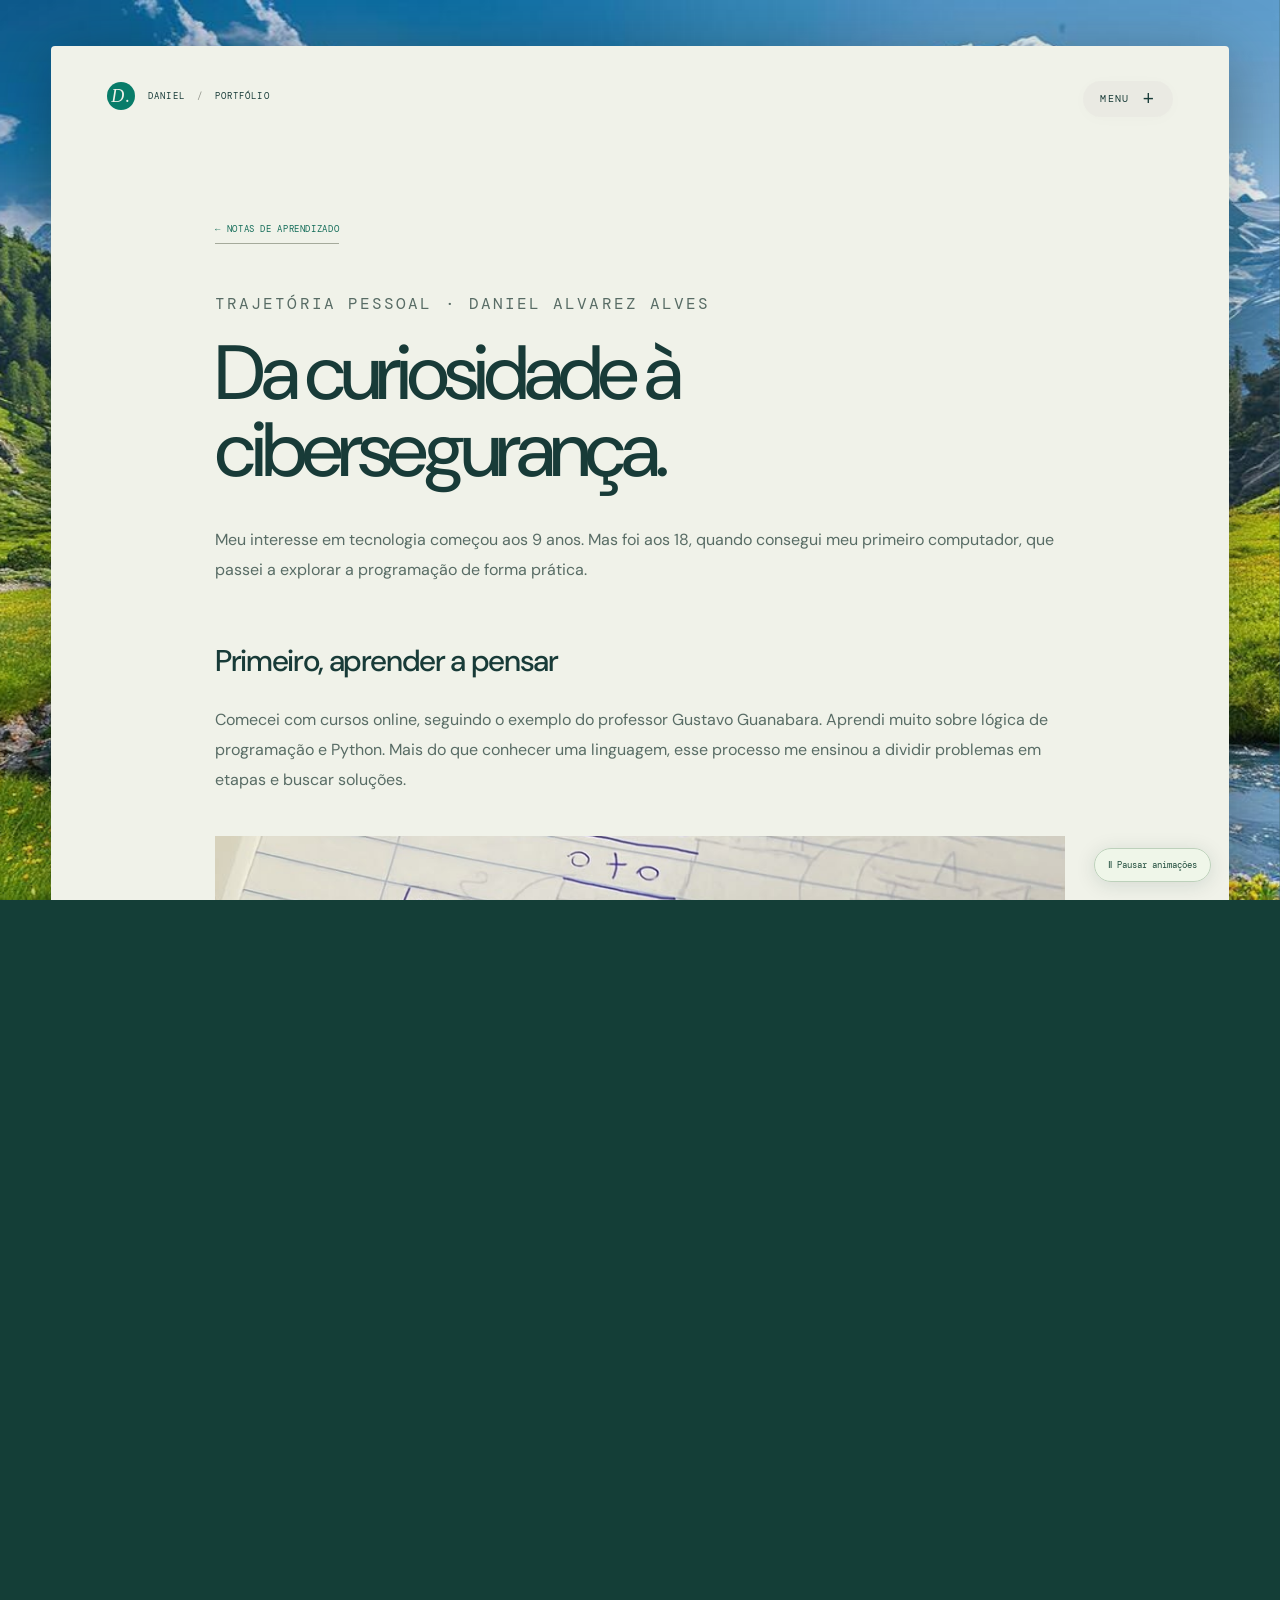
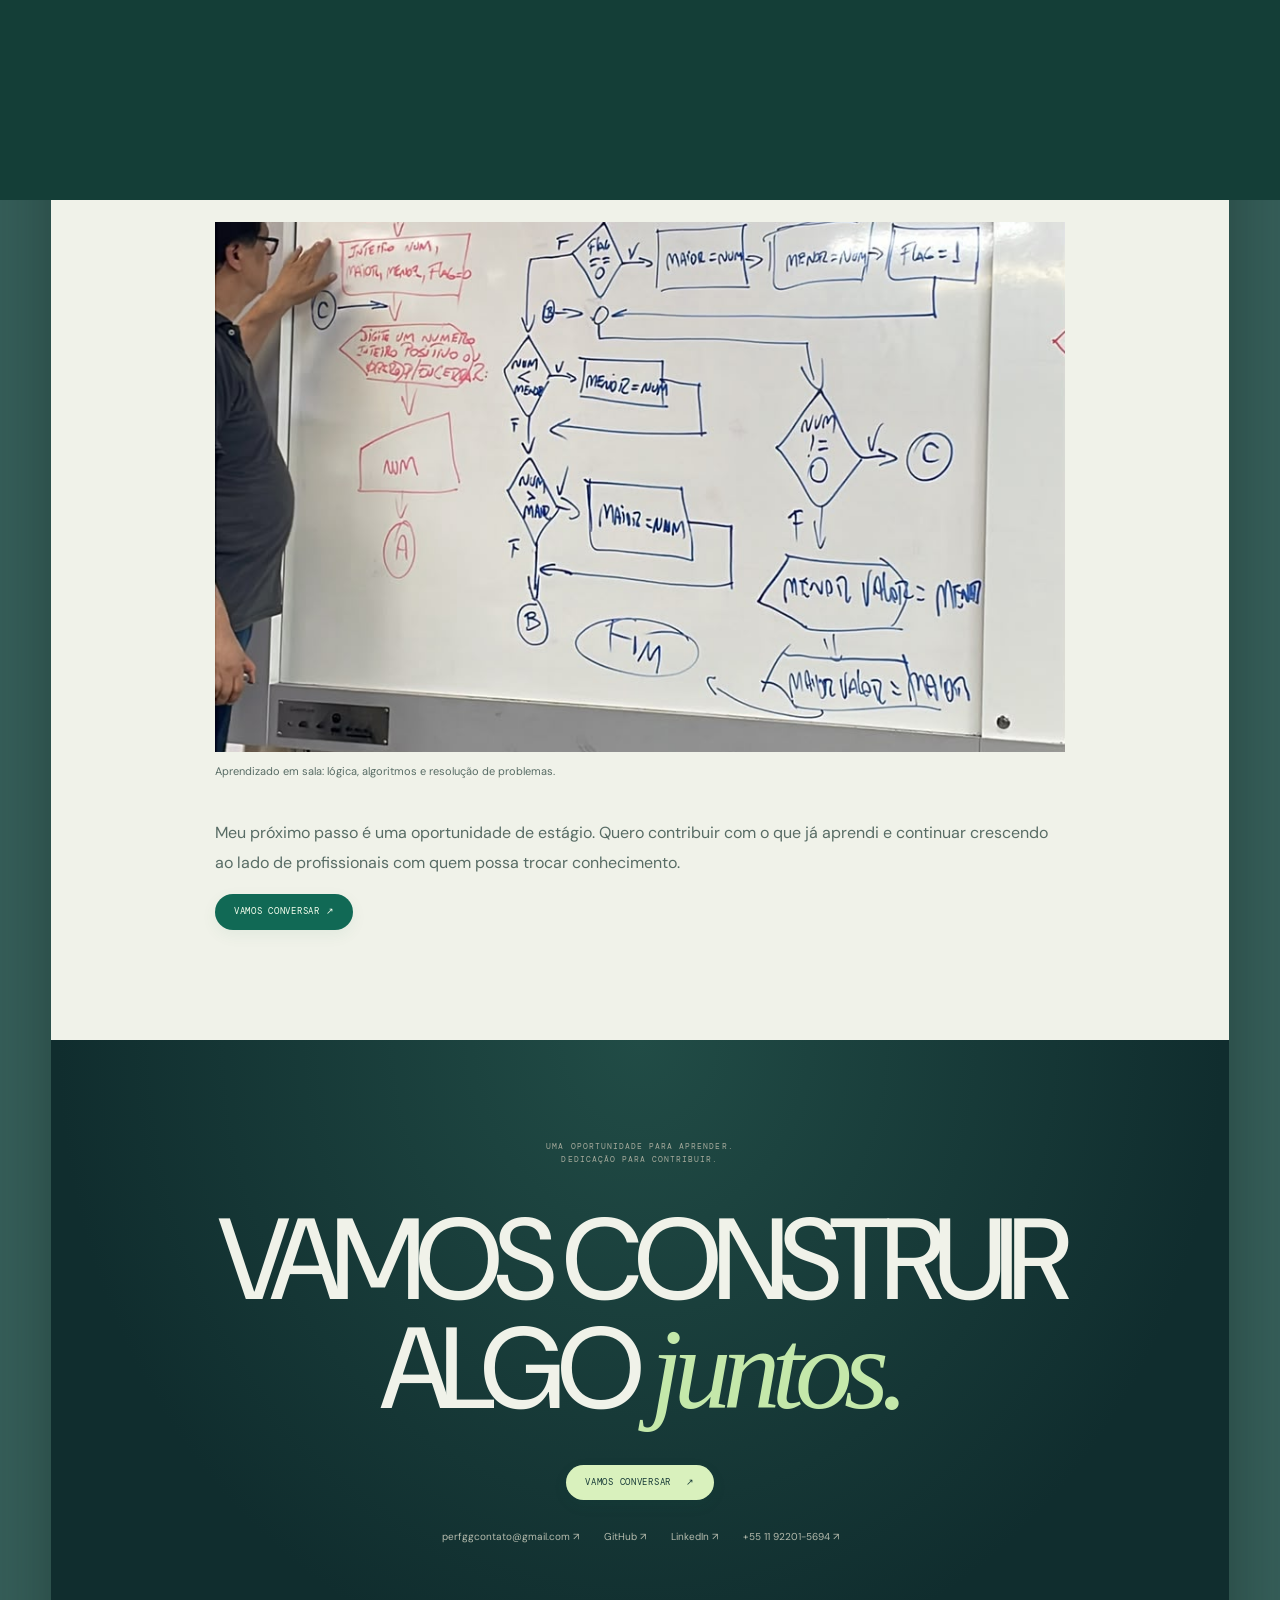
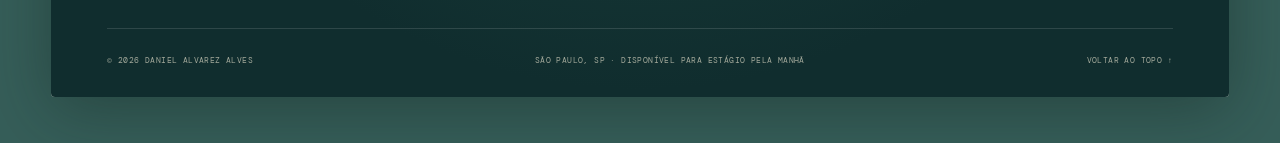
==== blog-article.html @ f48f7efb "Add files via upload" ====
<!doctype html>
<html lang="pt-BR"><head><meta charset="utf-8"><meta name="viewport" content="width=device-width, initial-scale=1"><meta name="description" content="A história de Daniel Alvarez: dos primeiros estudos de Python à formação em redes e ao interesse em cibersegurança."><meta name="theme-color" content="#e9eae3"><title>Da curiosidade à cibersegurança — Daniel Alvarez</title><link rel="icon" href="[data-uri]" type="image/svg+xml"><style>@import url('https://fonts.googleapis.com/css2?family=DM+Sans:wght@300;400;450;500;600;700&family=DM+Mono:wght@400;500&display=swap');
:root{--paper:#e9eae3;--ink:#20211f;--muted:#64675f;--line:#c9cbc2;--dark:#20211f;--green:#3ddb99}*{box-sizing:border-box}html{scroll-behavior:smooth;scroll-padding-top:85px}body{margin:0;background:var(--paper);color:var(--ink);font-family:'DM Sans',Arial,sans-serif;-webkit-font-smoothing:antialiased}body.menu-open{overflow:hidden}a{color:inherit;text-decoration:none}button{font:inherit;color:inherit;cursor:pointer}button,a{-webkit-tap-highlight-color:transparent}button:focus-visible,a:focus-visible,summary:focus-visible{outline:2px solid #318064;outline-offset:6px}img{display:block;width:100%;object-fit:cover}button{border:0}::selection{background:#b9d4bf;color:#111}.wrap{width:min(1280px,calc(100% - 112px));margin:auto}.mono,.eyebrow{font:400 10px/1.6 'DM Mono',monospace;letter-spacing:.13em;text-transform:uppercase}.muted{color:var(--muted)}.skip{position:fixed;top:-80px;left:20px;z-index:100;background:white;padding:14px}.skip:focus{top:16px}.site-header{position:absolute;top:0;left:0;width:100%;z-index:20}.header-inner{height:100px;display:flex;justify-content:space-between;align-items:center}.brand{display:flex;align-items:center;gap:13px;font-size:9px;letter-spacing:.12em}.brand-mark{display:grid;place-items:center;width:28px;height:28px;background:var(--ink);color:var(--paper);border-radius:50%;font:italic 18px Georgia,serif}.brand .slash{color:#92958c;margin:0 6px}.menu-toggle{position:fixed;right:56px;top:35px;z-index:60;border-radius:30px;padding:10px 17px;background:#e9eae3e8;backdrop-filter:blur(12px);box-shadow:0 2px 16px #00000005;display:flex;align-items:center;gap:12px}.menu-toggle b{font-size:21px;font-weight:300;line-height:16px;transition:transform .3s}.menu-open .menu-toggle b{transform:rotate(45deg)}.menu-panel{position:fixed;inset:0 0 0 auto;width:min(650px,100%);z-index:50;background:#20211f;color:var(--paper);padding:120px 65px 40px;display:flex;flex-direction:column;justify-content:space-between;box-shadow:-30px 0 80px #0003}.menu-panel[hidden]{display:none}.menu-panel nav{display:grid;gap:5px}.menu-panel nav a{font-size:clamp(30px,4.5vw,58px);letter-spacing:-.065em;text-transform:uppercase;line-height:1.15;display:flex;align-items:center;justify-content:space-between}.menu-panel nav a:hover{color:#9aab9d}.menu-panel nav small{font:10px 'DM Mono',monospace;letter-spacing:0;color:#a5a79e}.menu-bottom{display:flex;gap:22px;margin-top:40px}.menu-shade{position:fixed;inset:0;background:#0005;backdrop-filter:blur(5px);z-index:40}.menu-shade[hidden]{display:none}.hero{position:relative;min-height:770px;height:100svh;max-height:1080px;padding:140px 0 100px;display:flex;align-items:center;overflow:hidden}.hero:after{content:'';position:absolute;height:72px;bottom:-52px;left:-10%;width:120%;border-radius:50% 50% 0 0;background:var(--dark)}.hero-layout{display:grid;grid-template-columns:1.45fr 1fr;align-items:center;gap:65px}.socials{display:flex;align-items:center;gap:19px;margin-bottom:25px;color:#686b64}.socials a{display:grid;place-items:center;width:17px;height:20px}.socials svg{width:17px;height:17px;fill:none;stroke:currentColor;stroke-width:1.5}.socials a:hover{color:#111}.location{font-size:10px;letter-spacing:.24em;color:#73766c;margin-bottom:22px}.hero h1{font:400 clamp(56px,6.7vw,105px)/1.05 Georgia,'Times New Roman',serif;letter-spacing:-.065em;margin:0 0 20px;white-space:nowrap}.hero h1 em{font-weight:400}.hero-role{font-size:clamp(22px,2.5vw,38px);font-weight:300;letter-spacing:-.04em;margin:0 0 19px;min-height:1.4em}.type-cursor{display:inline-block;vertical-align:-.12em;width:.5em;height:1.1em;background:#afb3a7;margin-left:5px;animation:blink 1.2s steps(1) infinite}.pill{display:inline-flex;align-items:center;gap:15px;background:var(--ink);color:var(--paper);border-radius:30px;padding:12px 19px;font:400 9px/1.3 'DM Mono',monospace;text-transform:uppercase;letter-spacing:.08em;transition:background .2s,transform .2s}.pill:hover{background:#41463b;transform:translateY(-2px)}.pill.light{background:var(--paper);color:var(--ink)}.portrait-card{position:relative;border-radius:24px;background:#161816;padding:10px;max-width:420px;justify-self:end;width:100%;box-shadow:0 25px 35px #181b1720;transform:rotate(1deg);transition:transform .5s}.portrait-card:hover{transform:rotate(0)}.portrait-card>img{height:490px;border-radius:17px;filter:grayscale(1);object-position:center 43%}.portrait-top{position:absolute;top:27px;left:27px;right:27px;display:flex;justify-content:space-between;color:white;font-size:8px;text-shadow:0 1px 5px #000}.portrait-caption{position:absolute;bottom:20px;left:20px;right:20px;padding:16px 17px;background:#1c201de8;backdrop-filter:blur(14px);border:1px solid #ffffff0c;border-radius:13px;color:#f1f2ea;display:flex;align-items:center;justify-content:space-between}.portrait-caption strong{font-size:12px;font-weight:500}.portrait-caption p{font-size:10px;color:#b8beb6;margin:4px 0 0}.status-dot{width:6px;height:6px;border-radius:50%;background:var(--green);box-shadow:0 0 10px #3ddb9940}.scroll-cue{position:absolute;bottom:58px;left:50%;transform:translateX(-50%);display:grid;text-align:center;justify-items:center;gap:10px;color:#83877b;font-size:7px}.mouse{width:13px;height:22px;border:1px solid #b9bdaf;border-radius:9px;position:relative}.mouse:after{content:'';position:absolute;left:5px;top:4px;width:1px;height:5px;background:#787d6d;animation:scroll 1.8s infinite}.dark{background:var(--dark);color:var(--paper)}.section{padding:110px 0}.section-heading{display:flex;justify-content:space-between;align-items:baseline;gap:24px;margin-bottom:48px}.section-heading h2{font-size:13px;font-weight:500;text-transform:uppercase;letter-spacing:-.02em;margin:0}.section-heading p{font-size:9px;max-width:260px;margin:0;color:#81847b;line-height:1.6}.intro{padding:130px 0 100px;text-align:center}.intro-copy{font-size:clamp(26px,3.1vw,44px);line-height:1.27;letter-spacing:-.055em;max-width:790px;margin:0 auto;color:#999c93}.intro-copy strong{color:#f0f1e8;font-weight:450}.intro-tags{display:flex;justify-content:center;flex-wrap:wrap;gap:30px;margin-top:50px;color:#a8ada0;font-size:8px}.experience{padding-top:45px;overflow:hidden}.journey-controls{display:flex;gap:8px}.round-button{width:34px;height:34px;border:1px solid #ffffff40;background:transparent;color:var(--paper);border-radius:50%;font-size:18px}.round-button:hover{background:#ffffff20}.journey-track{display:flex;overflow-x:auto;gap:20px;scroll-snap-type:x mandatory;scrollbar-width:thin;scrollbar-color:#6d7068 #20211f;padding-bottom:25px}.journey-card{flex:0 0 83%;display:grid;grid-template-columns:1fr 1fr;background:var(--paper);color:var(--ink);min-height:435px;scroll-snap-align:start}.journey-text{padding:40px;display:flex;flex-direction:column}.journey-text h3{font-size:clamp(25px,3vw,42px);line-height:.95;letter-spacing:-.06em;text-transform:uppercase;margin:30px 0 12px;max-width:340px}.journey-text p{font-size:13px;line-height:1.75;color:#62665b;margin:14px 0}.journey-text .eyebrow{font-size:8px}.journey-text .tags{margin-top:auto;padding-top:22px}.tags{display:flex;flex-wrap:wrap;gap:8px}.tags span{font:9px/1.5 'DM Mono',monospace;letter-spacing:.02em;padding:6px 10px;border:1px solid var(--line);border-radius:3px}.journey-image{position:relative;overflow:hidden}.journey-image img{height:100%;filter:grayscale(.85);transition:filter .6s,transform .6s}.journey-card:hover .journey-image img{filter:grayscale(0);transform:scale(1.025)}.image-number{position:absolute;right:18px;top:17px;color:white;font:14px Georgia,serif;z-index:2;background:#20211f55;border-radius:50%;padding:8px}.code-art{height:100%;min-height:400px;display:flex;flex-direction:column;justify-content:center;background:#30362e;color:#d9e2d1;padding:35px;font:12px/2 'DM Mono',monospace;position:relative}.code-art:before{content:'● ● ●';position:absolute;top:25px;left:30px;color:#76806f;font-size:9px;letter-spacing:6px}.code-art .dim{color:#87977e}.code-art .indent{padding-left:20px}.code-art .terminal-footer{margin-top:45px;font-size:9px;color:#91a48a}.section-title{font-size:clamp(42px,6vw,80px);line-height:1;letter-spacing:-.065em;font-weight:450;margin:0 0 36px}.project-row{display:grid;grid-template-columns:1fr 1fr;gap:70px;align-items:center;padding:32px 0 75px}.project-row+.project-row{border-top:1px solid var(--line);padding-top:75px}.project-row.reverse .project-visual{order:2}.project-copy h3{font-size:26px;line-height:1.1;font-weight:500;letter-spacing:-.045em;margin:12px 0 20px}.project-copy p{font-size:14px;line-height:1.8;color:var(--muted)}.project-copy .tags{margin:25px 0}.text-link{font:9px 'DM Mono',monospace;text-transform:uppercase;letter-spacing:.07em;display:inline-flex;gap:22px;align-items:center;border-bottom:1px solid #a5aa9b;padding-bottom:8px}.text-link:hover{color:#527247}.project-visual{min-height:320px;border-radius:4px;background:#d7dcd0;padding:30px;display:flex;align-items:center;justify-content:center;position:relative;overflow:hidden}.mock-window{width:100%;background:#f4f5f0;box-shadow:0 20px 35px #34402d20;border:1px solid #c8cfbf;border-radius:7px;overflow:hidden;transform:rotate(-2deg);transition:transform .5s}.project-visual:hover .mock-window{transform:rotate(0) translateY(-5px)}.mock-bar{padding:10px 13px;border-bottom:1px solid #e0e4d9;font:8px 'DM Mono',monospace;color:#747e69;display:flex;justify-content:space-between}.mock-body{padding:25px}.mock-body h4{font-size:15px;font-weight:500;margin:0 0 8px}.mock-body p{font-size:9px;color:#77836a}.chart{width:100%;height:120px;display:block;margin:15px 0}.mock-labels{display:flex;justify-content:space-between;gap:10px;color:#747c6a;font:7px 'DM Mono',monospace}.mock-portfolio{display:grid;grid-template-columns:1.5fr 1fr;align-items:center;gap:10px}.mock-portfolio h4{font:28px Georgia,serif;letter-spacing:-.06em}.mock-portfolio img{height:170px;border-radius:8px;filter:grayscale(1)}.project-caption{position:absolute;bottom:10px;left:30px;font:7px 'DM Mono',monospace;color:#64705b;letter-spacing:.05em}.center{text-align:center}.competencies{border-top:1px solid var(--line);padding-bottom:120px}.competency-grid{display:grid;grid-template-columns:repeat(3,1fr);gap:40px}.competency{border-top:1px solid #aeb3a4;padding-top:20px}.competency h3{font-size:19px;font-weight:500;letter-spacing:-.04em;margin:25px 0 15px}.competency p{font-size:13px;color:var(--muted);line-height:1.8}.competency .tags{margin-top:22px}.bio-section{border-top:1px solid var(--line)}.bio-grid{display:grid;grid-template-columns:1fr 1.5fr;gap:90px}.bio-grid h2{font:42px/1.1 Georgia,serif;letter-spacing:-.05em;margin:15px 0 20px}.bio-copy p{font-size:16px;line-height:1.9;color:var(--muted);margin:0 0 23px}.bio-copy strong{color:var(--ink);font-weight:500}.education-list{margin-top:40px}.education-item{padding:22px 0;border-top:1px solid var(--line)}.education-item h3{font-size:16px;font-weight:500;margin:7px 0}.education-item p{font-size:12px;margin:0}.github-section{border-top:1px solid var(--line);padding:70px 0 100px}.github-inner{display:flex;justify-content:space-between;align-items:center;gap:50px}.github-inner h2{font-size:32px;letter-spacing:-.05em;font-weight:450;margin:10px 0}.github-inner p{font-size:13px;color:var(--muted);max-width:480px;line-height:1.7}.contact{padding:100px 0 30px;text-align:center}.contact .eyebrow{color:#a5aa9c;max-width:250px;margin:0 auto 40px;font-size:8px}.contact h2{font-size:clamp(58px,9vw,126px);font-weight:450;line-height:.95;letter-spacing:-.075em;margin:0 0 40px}.contact h2 em{font-family:Georgia,serif;font-weight:400}.contact-links{display:flex;flex-wrap:wrap;gap:25px;justify-content:center;margin-top:30px;font-size:10px;color:#b6bcae}.footer{border-top:1px solid #ffffff20;display:flex;align-items:center;justify-content:space-between;gap:25px;margin-top:85px;padding-top:25px;color:#a3a99b;font-size:8px;letter-spacing:.05em}.subpage{padding-top:170px;min-height:75vh}.subpage-intro{max-width:640px;color:var(--muted);font-size:16px;line-height:1.8;margin-bottom:55px}.project-grid{display:grid;grid-template-columns:1fr 1fr;gap:35px}.project-tile h2{font-size:23px;letter-spacing:-.04em;font-weight:500}.project-tile p{font-size:13px;line-height:1.8;color:var(--muted)}.article{max-width:850px;margin:auto}.article h2{font-size:30px;font-weight:500;letter-spacing:-.045em;margin-top:55px}.article p,.article li{font-size:16px;line-height:1.9;color:var(--muted)}.article li{margin-bottom:10px}.article figure{margin:40px 0}.article figure img{max-height:530px;object-position:center}.article figcaption{font-size:11px;color:var(--muted);margin-top:12px}.article .project-visual{margin:40px 0}.reveal{opacity:1}.js-motion .reveal{opacity:0;transform:translateY(25px);transition:opacity .8s,transform .8s}.js-motion .reveal.visible{opacity:1;transform:translateY(0)}@keyframes blink{50%{opacity:0}}@keyframes scroll{70%{transform:translateY(7px);opacity:0}}@media(min-width:1600px){.hero-layout{gap:100px}}@media(max-width:1050px){.wrap{width:calc(100% - 64px)}.hero-layout{gap:35px;grid-template-columns:1.25fr 1fr}.hero h1{font-size:7.5vw}.portrait-card>img{height:420px}.menu-toggle{right:32px}.journey-card{flex-basis:95%}.journey-text{padding:28px}.project-row{gap:35px}.bio-grid{gap:40px}.competency-grid{gap:24px}}@media(max-width:700px){.wrap{width:calc(100% - 40px)}.header-inner{height:76px}.brand{font-size:8px;gap:8px}.menu-toggle{right:20px;top:22px;padding:8px 13px}.hero{height:auto;min-height:100svh;max-height:none;padding:130px 0 105px}.hero-layout{grid-template-columns:1fr;gap:42px}.hero h1{font-size:clamp(52px,12vw,80px);white-space:normal}.hero-role{font-size:27px}.socials{margin-bottom:19px}.portrait-card{justify-self:center;max-width:330px;transform:rotate(1deg)}.portrait-card>img{height:365px}.portrait-top{font-size:7px}.scroll-cue{bottom:35px}.hero:after{bottom:-61px}.section{padding:75px 0}.intro{padding:85px 0}.intro-copy{font-size:28px;line-height:1.35}.intro-tags{gap:14px;margin-top:35px;font-size:7px}.section-heading{margin-bottom:32px}.section-heading p{display:none}.experience{padding-top:10px}.journey-card{flex-basis:92%;grid-template-columns:1fr}.journey-text{padding:27px;min-height:340px}.journey-text h3{font-size:32px;margin-top:25px}.journey-image{height:270px}.code-art{min-height:270px;font-size:10px}.project-row,.project-row.reverse{grid-template-columns:1fr;gap:28px;padding-bottom:45px}.project-row+.project-row{padding-top:45px}.project-row.reverse .project-visual{order:0}.project-visual{min-height:260px;padding:22px}.project-copy h3{font-size:24px}.competency-grid{grid-template-columns:1fr;gap:30px}.competency h3{margin-top:16px}.bio-grid{grid-template-columns:1fr;gap:20px}.bio-grid h2{font-size:38px}.bio-copy p{font-size:15px}.github-inner{align-items:flex-start;flex-direction:column;gap:20px}.contact{padding-top:75px}.contact h2{font-size:16vw}.footer{margin-top:65px;align-items:flex-start;flex-direction:column;gap:15px}.menu-panel{padding:110px 28px 35px}.menu-panel nav a{font-size:44px}.subpage{padding-top:130px}.project-grid{grid-template-columns:1fr}.article p,.article li{font-size:15px}.section-title{font-size:48px}}@media(prefers-reduced-motion:reduce){html{scroll-behavior:auto}*,*:before,*:after{animation:none!important;transition:none!important}.js-motion .reveal{opacity:1;transform:none}}

/* Landscape surrounding the portfolio, as in the video reference. */
:root{--frame-gap:clamp(24px,4vw,64px);--frame-top:46px}
body{padding:var(--frame-top) var(--frame-gap);background:#365e59;isolation:isolate}
body::before{content:'';position:fixed;inset:0;z-index:-1;background:url('[data-uri]') center center/cover no-repeat;pointer-events:none}
main{position:relative;background:var(--paper);border-radius:4px;overflow:clip;box-shadow:0 12px 65px #10201c66}
.site-header{top:var(--frame-top);left:var(--frame-gap);width:calc(100% - 2 * var(--frame-gap))}
.menu-toggle{top:calc(var(--frame-top) + 35px);right:calc(var(--frame-gap) + 56px)}
.hero{height:calc(100svh - 2 * var(--frame-top));min-height:680px}
.hero-layout{grid-template-columns:minmax(0,1.45fr) minmax(0,1fr)}
.hero h1{font-size:clamp(56px,6.3vw,100px)}
.hero-role{font-size:clamp(22px,2.3vw,36px)}
@media(max-width:1050px){.menu-toggle{right:calc(var(--frame-gap) + 32px)}.hero-layout{grid-template-columns:minmax(0,1.25fr) minmax(0,1fr)}.hero h1{font-size:6.5vw}}
@media(max-width:700px){:root{--frame-gap:12px;--frame-top:16px}.menu-toggle{top:calc(var(--frame-top) + 22px);right:calc(var(--frame-gap) + 20px)}.hero{height:auto;min-height:calc(100svh - 2 * var(--frame-top))}.hero-layout{grid-template-columns:minmax(0,1fr)}.hero h1{font-size:clamp(42px,10.8vw,72px)}.hero-role{font-size:clamp(21px,5.8vw,27px)}}

/* Color and motion inspired by the landscape and the supplied video. */
:root{--paper:#f0f2e9;--ink:#183b38;--muted:#586c65;--line:#c9d5c8;--dark:#132f30;--green:#75e3b9;--accent:#087c69;--sky:#39799a;--ease:cubic-bezier(.22,1,.36,1)}
.hero{background:radial-gradient(ellipse at 90% 15%,#cfe2d580,transparent 57%),var(--paper)}
.hero h1 em{color:var(--accent)}
.hero .location{color:#4e7766}.brand-mark{background:var(--accent)}
.pill{background:#116955;color:#f7ffef;box-shadow:0 5px 16px #176c5610}.pill:hover{background:#0c4e40}
.pill.light{background:#d9f1bd;color:#183b38}.pill.light:hover{background:#e7ffd0}
.portrait-card{background:#254c42;box-shadow:0 24px 55px #14463526;will-change:transform}
.portrait-card>img{filter:saturate(.8);transition:filter .7s var(--ease),transform .7s var(--ease)}
.portrait-caption{background:#113e32e8}.portrait-top{color:#fff8e8}
.dark{background:var(--dark)}.intro{background:radial-gradient(ellipse at 50% 110%,#245953,transparent 70%),var(--dark)}
.intro-copy{color:#9ab5aa}.intro-copy strong{color:#e6f5d8}.intro-tags{color:#a7c7b9}
.intro-tags span{padding:6px 10px;border:1px solid #87b6a533;border-radius:20px}
.intro-word{opacity:var(--word-alpha,1);transition:opacity .16s linear}
.journey-card:nth-child(1){background:#e7efdd}.journey-card:nth-child(2){background:#e2eef1}.journey-card:nth-child(3){background:#e1eade}.journey-card:nth-child(4){background:#f3e8d6}
.journey-text p{color:#4f625b}.journey-text .eyebrow{color:#46705f}
.journey-image img{filter:saturate(.85)}.journey-card:hover .journey-image img{filter:saturate(1)}
.code-art{background:linear-gradient(135deg,#163e3c,#233c50);color:#bce5c9}.code-art .dim{color:#8eb6ab}.code-art .terminal-footer{color:#9fcdbb}
.tags span{background:#ffffff38;border-color:#9bac984d;color:#385e50}.competency:nth-child(2) .tags span{background:#e3edf1;color:#386275}.competency:nth-child(3) .tags span{background:#eee8da;color:#77613b}
.project-visual{background:#dae6d2}.project-row.reverse .project-visual,.project-tile:nth-child(2) .project-visual{background:#d8e7eb}
.mock-portfolio img{filter:saturate(.8)}.text-link{color:#146d59}.contact{background:radial-gradient(ellipse at 50% 0,#214c46,transparent 70%),#102d2e}.contact h2 em{color:#c4e8aa}
.section-heading h2{color:#235b4b}.dark .section-heading h2{color:#e4efdc}.competency{border-top:2px solid #88ae8f}.competency:nth-child(2){border-color:#85adbd}.competency:nth-child(3){border-color:#c5ae80}
.menu-panel{background:#112f30;overflow-y:auto}.menu-panel nav a:hover{color:#bce2a7}.menu-bottom{color:#aed4c0}.menu-shade{background:#071f1c59}
main{transition:filter .5s}.menu-open main{filter:brightness(.8)}
.reading-progress{position:fixed;left:var(--frame-gap);right:var(--frame-gap);top:0;height:3px;background:linear-gradient(90deg,#6ac5a1,#bde898);z-index:35;transform:scaleX(var(--reading-progress,0));transform-origin:left;pointer-events:none}
.sr-only{position:absolute;width:1px;height:1px;padding:0;margin:-1px;overflow:hidden;clip:rect(0,0,0,0);white-space:nowrap;border:0}
.motion-pause{position:fixed;z-index:34;bottom:18px;right:calc(var(--frame-gap) + 18px);display:flex;align-items:center;gap:8px;background:#eff6e9f2;color:#214d3c;border:1px solid #bdd1bb;border-radius:24px;padding:10px 13px;font:9px 'DM Mono',monospace;box-shadow:0 3px 20px #132f3020}.motion-pause:hover{background:white}
.study-gallery{background:#e1ecdf;border-top:1px solid #c3d5bc}.study-gallery-intro{display:flex;align-items:end;justify-content:space-between;gap:45px;margin-bottom:44px}.study-gallery-intro h2{font:400 clamp(38px,5vw,64px)/1.05 Georgia,serif;letter-spacing:-.055em;max-width:600px;margin:12px 0 0}.study-gallery-intro p{font-size:14px;line-height:1.8;color:var(--muted);max-width:310px;margin:0}.study-gallery-grid{display:grid;grid-template-columns:1fr 1fr;gap:34px;align-items:start}.study-photo{margin:0;background:#f7f6eb;padding:12px 12px 0;box-shadow:0 14px 32px #1d493a12;border:1px solid #d1ddc8;overflow:hidden}.study-photo:nth-child(2){margin-top:75px;background:#eaf3f3}.study-photo img{height:510px;object-fit:cover;object-position:center 43%;transition:transform 1.1s var(--ease)}.study-photo:hover img{transform:scale(1.025)}.study-photo-caption{padding:22px 12px;display:flex;justify-content:space-between;gap:22px;align-items:start}.study-photo-caption h3{font-size:20px;letter-spacing:-.04em;margin:0 0 7px;font-weight:500}.study-photo-caption p{font-size:12px;line-height:1.7;color:var(--muted);max-width:350px;margin:0}.study-photo-caption .mono{color:#57806c;font-size:9px;white-space:nowrap}
.js-motion .hero-copy>*{animation:hero-enter 1s var(--ease) both}.js-motion .hero-copy .socials{animation-delay:.08s}.js-motion .hero-copy .location{animation-delay:.16s}.js-motion .hero-copy h1{animation-delay:.24s}.js-motion .hero-copy .hero-role{animation-delay:.32s}.js-motion .hero-copy>.pill{animation-delay:.4s}.js-motion .portrait-card{animation:portrait-enter 1.3s var(--ease) .15s both}.js-motion .reveal{transition:opacity .85s var(--ease),transform 1.1s var(--ease);transition-delay:var(--reveal-delay,0ms)}
.journey-indicator{display:flex;align-items:center;gap:15px;margin-top:19px;color:#c1d1c4;font:9px 'DM Mono',monospace;letter-spacing:.08em}.journey-indicator-line{height:1px;flex:1;background:#42665b;overflow:hidden}.journey-indicator-line i{height:100%;width:100%;display:block;background:#b4dc96;transform:scaleX(var(--journey-progress,.25));transform-origin:left}.journey-hint{color:#9ab5aa}
.experience.is-pinned{height:calc(100svh + var(--journey-distance,0px));padding:0;overflow:visible}.experience.is-pinned>.wrap{position:sticky;top:0;height:100svh;display:flex;flex-direction:column;justify-content:center;padding:65px 0 40px}.experience.is-pinned .journey-track{overflow:hidden;scroll-snap-type:none;padding-bottom:0}.experience.is-pinned .journey-card{min-height:390px;max-height:65svh}.experience.is-pinned .journey-image img{height:100%;max-height:65svh}.experience.is-pinned .section-heading{margin-bottom:30px}.experience.is-pinned .journey-text{padding:30px}.experience.is-pinned .journey-text h3{font-size:clamp(27px,3vw,42px);margin-top:25px}
.page-curtain{position:fixed;inset:0;z-index:100;background:#143e37;transform:translateY(100%);pointer-events:none}.page-curtain.is-leaving{transform:translateY(0);transition:transform .36s var(--ease)}
@keyframes hero-enter{from{opacity:0;transform:translateY(28px)}to{opacity:1;transform:translateY(0)}}@keyframes portrait-enter{from{opacity:0;translate:0 40px;scale:.93}to{opacity:1;translate:0 0;scale:1}}
@media(max-width:1050px){.study-photo img{height:410px}.study-gallery-intro{gap:25px}.study-photo-caption{flex-direction:column;gap:10px}}
@media(max-width:700px){.study-gallery-grid{grid-template-columns:1fr;gap:28px}.study-gallery-intro{flex-direction:column;align-items:flex-start;gap:20px}.study-photo:nth-child(2){margin-top:0}.study-photo img{height:auto;max-height:520px;aspect-ratio:4/5}.study-gallery-intro h2{font-size:40px}.study-photo-caption{padding:20px 6px}.motion-pause{bottom:12px;right:22px;padding:9px 11px}.journey-hint{display:none}.journey-indicator{margin-top:8px}}
.motion-off *,.motion-off *::before,.motion-off *::after{animation:none!important;transition:none!important}.motion-off .reveal{opacity:1;transform:none}.motion-off .intro-word{opacity:1}.motion-off .portrait-card{transform:none!important}.motion-off .type-cursor{display:none}
@media(prefers-reduced-motion:reduce){.intro-word{opacity:1}.portrait-card{transform:none!important}.type-cursor{display:none}}
.motion-pause[hidden]{display:none}html.motion-off{scroll-behavior:auto}
.study-gallery-intro{display:grid;grid-template-columns:1.4fr 1fr;column-gap:60px;row-gap:12px;align-items:end}.study-gallery-intro>.eyebrow{grid-column:1/-1}.study-gallery-intro h2{margin:0}.study-gallery-intro>p:not(.eyebrow){max-width:350px;justify-self:end}.study-photo-caption{display:block}.study-photo-caption .eyebrow{display:block;margin-bottom:10px}.study-photo-caption h3{margin-bottom:8px}.study-photo-image{overflow:hidden}
@media(max-width:700px){.study-gallery-intro{grid-template-columns:1fr;gap:18px}.study-gallery-intro>p:not(.eyebrow){justify-self:start}}
</style><script type="application/ld+json">{"@context": "https://schema.org", "@type": "Person", "name": "Daniel Alvarez Alves", "description": "Estudante de Redes e Sistemas Computacionais na FATEC, com foco em cibersegurança, hacking ético, Python, redes de computadores e Linux.", "email": "perfggcontato@gmail.com", "sameAs": ["https://github.com/danielAlvarez06", "https://www.linkedin.com/in/daniel-alvarez-4118a1311/"], "knowsAbout": ["Python", "Lógica de programação", "Redes de computadores", "Linux", "Cibersegurança", "Hacking ético", "SQL"]}</script></head><body><a class="skip" href="#conteudo">Pular para o conteúdo</a>
<header class="site-header"><div class="wrap header-inner"><a class="brand mono" href="index.html" aria-label="Daniel Alvarez — início"><span class="brand-mark">d.</span><span>DANIEL <span class="slash">/</span> PORTFÓLIO</span></a></div></header>
<button class="menu-toggle mono" aria-controls="menu" aria-expanded="false" aria-label="Abrir menu">Menu <b aria-hidden="true">+</b></button>
<div class="menu-shade" hidden></div><aside class="menu-panel" id="menu" aria-label="Menu principal" hidden><nav>
<a href="index.html#inicio">Início <small>01</small></a><a href="index.html#sobre">Sobre mim <small>02</small></a><a href="index.html#trajetoria">Trajetória <small>03</small></a><a href="index.html#projetos">Projetos <small>04</small></a><a href="projects.html">Todos os projetos <small>05</small></a><a href="index.html#contato">Contato <small>06</small></a></nav>
<div class="menu-bottom mono"><a href="https://github.com/danielAlvarez06" target="_blank" rel="noopener noreferrer">GitHub ↗</a><a href="https://www.linkedin.com/in/daniel-alvarez-4118a1311/" target="_blank" rel="noopener noreferrer">LinkedIn ↗</a><a href="mailto:perfggcontato@gmail.com">E-mail ↗</a></div></aside><main id="conteudo"><section class="section subpage"><div class="wrap article"><a class="text-link" href="blog.html">← Notas de aprendizado</a><p class="eyebrow muted" style="margin-top:45px">Trajetória pessoal · Daniel Alvarez Alves</p><h1 class="section-title">Da curiosidade à cibersegurança.</h1><p>Meu interesse em tecnologia começou aos 9 anos. Mas foi aos 18, quando consegui meu primeiro computador, que passei a explorar a programação de forma prática.</p><h2>Primeiro, aprender a pensar</h2><p>Comecei com cursos online, seguindo o exemplo do professor Gustavo Guanabara. Aprendi muito sobre lógica de programação e Python. Mais do que conhecer uma linguagem, esse processo me ensinou a dividir problemas em etapas e buscar soluções.</p><figure><img src="[data-uri]" alt="Caderno com estudos de lógica e tabela verdade" loading="lazy"><figcaption>Registros dos meus estudos de lógica na faculdade.</figcaption></figure><h2>Um novo interesse: segurança</h2><p>Depois de consolidar meus conhecimentos em Python, me interessei por cibersegurança e comecei a praticar hacking ético por meio de cursos online. Passei a conectar esse aprendizado aos estudos de redes e sistemas operacionais, como Linux.</p><h2>Aprender dentro e fora da sala</h2><p>Na FATEC, destaco-me pela dedicação aos estudos. Busco aprender cada vez mais sobre redes, tanto dentro quanto fora das aulas, para aprofundar minha compreensão e aplicar esse conhecimento à cibersegurança.</p><figure><img src="[data-uri]" alt="Quadro de uma aula com fluxograma de algoritmo" loading="lazy"><figcaption>Aprendizado em sala: lógica, algoritmos e resolução de problemas.</figcaption></figure><p>Meu próximo passo é uma oportunidade de estágio. Quero contribuir com o que já aprendi e continuar crescendo ao lado de profissionais com quem possa trocar conhecimento.</p><a class="pill" href="index.html#contato">Vamos conversar ↗</a></div></section><section class="contact dark" id="contato"><div class="wrap"><p class="eyebrow">Uma oportunidade para aprender.<br>Dedicação para contribuir.</p><h2>VAMOS CONSTRUIR<br>ALGO <em>juntos.</em></h2><a class="pill light" href="mailto:perfggcontato@gmail.com">Vamos conversar <span>↗</span></a><div class="contact-links"><a href="mailto:perfggcontato@gmail.com">perfggcontato@gmail.com ↗</a><a href="https://github.com/danielAlvarez06" target="_blank" rel="noopener noreferrer">GitHub ↗</a><a href="https://www.linkedin.com/in/daniel-alvarez-4118a1311/" target="_blank" rel="noopener noreferrer">LinkedIn ↗</a><a href="tel:+5511922015694">+55 11 92201-5694 ↗</a></div><footer class="footer mono"><span>© <span data-year>2026</span> Daniel Alvarez Alves</span><span>São Paulo, SP · Disponível para estágio pela manhã</span><a href="#conteudo">Voltar ao topo ↑</a></footer></div></section></main><script>﻿const toggle = document.querySelector('.menu-toggle');
const panel = document.querySelector('.menu-panel');
const shade = document.querySelector('.menu-shade');
const main = document.querySelector('main');
const reducedMotion = matchMedia('(prefers-reduced-motion: reduce)');
const desktopMotion = matchMedia('(min-width: 1051px) and (min-height: 720px) and (pointer: fine)');
let userPaused = false;
try { userPaused = sessionStorage.getItem('portfolio-motion') === 'paused'; } catch {}
const motionEnabled = () => !reducedMotion.matches && !userPaused;
let menuOpen = false;
let menuAnimation;
let shadeAnimation;
function setMenu(open) {
  menuOpen = open;
  menuAnimation?.cancel();
  shadeAnimation?.cancel();
  toggle.setAttribute('aria-expanded', String(open));
  toggle.setAttribute('aria-label', open ? 'Fechar menu' : 'Abrir menu');
  document.body.classList.toggle('menu-open', open);
  main.inert = open;
  panel.inert = !open;
  if (open) {
    panel.hidden = false;
    shade.hidden = false;
    if (motionEnabled()) {
      menuAnimation = panel.animate([{transform:'translateX(100%)'}, {transform:'translateX(0)'}], {duration:620,easing:'cubic-bezier(.22,1,.36,1)'});
      shadeAnimation = shade.animate([{opacity:0},{opacity:1}], {duration:400});
      panel.querySelectorAll('nav a').forEach((link,index) => link.animate([{opacity:0,transform:'translateY(20px)'},{opacity:1,transform:'translateY(0)'}], {duration:450,delay:90+index*45,fill:'backwards',easing:'ease-out'}));
    }
    panel.querySelector('a').focus({preventScroll:true});
  } else {
    toggle.focus({preventScroll:true});
    if (motionEnabled()) {
      menuAnimation = panel.animate([{transform:'translateX(0)'},{transform:'translateX(100%)'}],{duration:300,easing:'ease-in'});
      shadeAnimation = shade.animate([{opacity:1},{opacity:0}],{duration:300});
      menuAnimation.onfinish = () => { if (!menuOpen) { panel.hidden = true; shade.hidden = true; } };
    } else { panel.hidden = true; shade.hidden = true; }
  }
}
toggle.addEventListener('click', () => setMenu(!menuOpen));
shade.addEventListener('click', () => setMenu(false));
panel.querySelectorAll('a').forEach(link => link.addEventListener('click', () => setMenu(false)));
document.addEventListener('keydown', event => {
  if (!menuOpen) return;
  if (event.key === 'Escape') setMenu(false);
  if (event.key === 'Tab') {
    const items = [toggle, ...panel.querySelectorAll('a')];
    const current = items.indexOf(document.activeElement);
    event.preventDefault();
    items[(current + (event.shiftKey ? -1 : 1) + items.length) % items.length].focus();
  }
});

// Progressive enhancement: the complete content is visible without JavaScript.
let revealObserver;
if ('IntersectionObserver' in window) {
  revealObserver = new IntersectionObserver(entries => entries.forEach(entry => {
    if (entry.isIntersecting) { entry.target.classList.add('visible'); revealObserver.unobserve(entry.target); }
  }), {threshold:.08});
  document.querySelectorAll('.reveal').forEach((element,index) => {
    element.style.setProperty('--reveal-delay', (index % 3) * 70 + 'ms');
    revealObserver.observe(element);
  });
}
const progress = document.createElement('div');
progress.className = 'reading-progress';
progress.setAttribute('aria-hidden','true');
document.body.append(progress);
const pause = document.createElement('button');
pause.className = 'motion-pause';
pause.type = 'button';
document.body.append(pause);

const role = document.querySelector('.hero-role');
let roleVisual;
let typingTimer;
let phraseIndex = 0;
let letterIndex = 0;
let deleting = false;
const phrases = ['Cibersegurança', 'Python, redes & Linux', 'Hacking ético'];
if (role) {
  const original = document.createElement('span');
  original.className = 'sr-only';
  original.textContent = 'Cibersegurança, Python, redes, Linux e hacking ético.';
  roleVisual = document.createElement('span');
  roleVisual.setAttribute('aria-hidden','true');
  const cursor = document.createElement('span');
  cursor.className = 'type-cursor';
  cursor.setAttribute('aria-hidden','true');
  role.replaceChildren(original, roleVisual, cursor);
}
function typeRole() {
  clearTimeout(typingTimer);
  if (!roleVisual) return;
  if (!motionEnabled()) { roleVisual.textContent = 'Cibersegurança & tecnologia'; return; }
  if (document.hidden) { typingTimer = setTimeout(typeRole, 500); return; }
  const phrase = phrases[phraseIndex];
  letterIndex += deleting ? -1 : 1;
  roleVisual.textContent = phrase.slice(0,letterIndex);
  let delay = deleting ? 35 : 75;
  if (letterIndex === phrase.length && !deleting) { deleting = true; delay = 2300; }
  else if (letterIndex === 0 && deleting) { deleting = false; phraseIndex = (phraseIndex + 1) % phrases.length; delay = 350; }
  typingTimer = setTimeout(typeRole,delay);
}

// The introduction gradually lights up as it enters the viewport.
const intro = document.querySelector('.intro-copy');
const words = [];
if (intro) {
  const walker = document.createTreeWalker(intro, NodeFilter.SHOW_TEXT);
  const nodes = [];
  while (walker.nextNode()) nodes.push(walker.currentNode);
  nodes.forEach(node => {
    const fragment = document.createDocumentFragment();
    node.textContent.split(/(\s+)/).forEach(part => {
      if (!part.trim()) { fragment.append(document.createTextNode(part)); return; }
      const span = document.createElement('span');
      span.className = 'intro-word';
      span.textContent = part;
      words.push(span);
      fragment.append(span);
    });
    node.replaceWith(fragment);
  });
}

const experience = document.querySelector('.experience');
const track = document.querySelector('.journey-track');
let journeyDistance = 0;
let pinned = false;
let journeyNumber;
if (track) {
  const indicator = document.createElement('div');
  indicator.className = 'journey-indicator';
  indicator.setAttribute('aria-hidden','true');
  indicator.innerHTML = '<span class="journey-current">01 / 04</span><span class="journey-indicator-line"><i></i></span><span class="journey-hint">Continue explorando ↓</span>';
  track.after(indicator);
  journeyNumber = indicator.querySelector('.journey-current');
}
function updateJourneyIndicator() {
  if (!track) return;
  const maximum = track.scrollWidth - track.clientWidth;
  const fraction = maximum > 0 ? track.scrollLeft / maximum : 0;
  track.parentElement.style.setProperty('--journey-progress', .1 + .9 * fraction);
  const index = Math.min(track.children.length - 1, Math.round(track.scrollLeft / (track.firstElementChild.getBoundingClientRect().width + 20)));
  journeyNumber.textContent = String(index + 1).padStart(2,'0') + ' / ' + String(track.children.length).padStart(2,'0');
}
function measureJourney() {
  if (!track) return;
  pinned = motionEnabled() && desktopMotion.matches;
  experience.classList.toggle('is-pinned',pinned);
  journeyDistance = Math.max(0,track.scrollWidth - track.clientWidth);
  experience.style.setProperty('--journey-distance',journeyDistance+'px');
  requestFrame();
}
track?.addEventListener('scroll',updateJourneyIndicator,{passive:true});
document.querySelectorAll('[data-slide]').forEach(button => button.addEventListener('click', () => {
  const step = track.firstElementChild.getBoundingClientRect().width + 20;
  const target = Math.max(0,Math.min(journeyDistance, track.scrollLeft + step * Number(button.dataset.slide)));
  if (pinned) {
    const top = experience.getBoundingClientRect().top + window.scrollY;
    window.scrollTo({top:top + target,behavior:'smooth'});
  } else track.scrollTo({left:target,behavior:motionEnabled() ? 'smooth' : 'instant'});
}));
track?.addEventListener('keydown', event => {
  if (!pinned || !['ArrowLeft','ArrowRight'].includes(event.key)) return;
  event.preventDefault();
  document.querySelector(event.key === 'ArrowRight' ? '[data-slide="1"]' : '[data-slide="-1"]').click();
});

let framePending = false;
const clamp = (value,min=0,max=1) => Math.max(min,Math.min(max,value));
function requestFrame() {
  if (!framePending) { framePending = true; requestAnimationFrame(renderScroll); }
}
function renderScroll() {
  framePending = false;
  const scrollRange = document.documentElement.scrollHeight - innerHeight;
  progress.style.setProperty('--reading-progress',scrollRange > 0 ? clamp(scrollY/scrollRange) : 0);
  if (intro && motionEnabled()) {
    const bounds = intro.getBoundingClientRect();
    const reveal = clamp((innerHeight * .92 - bounds.top) / (innerHeight * .65));
    words.forEach((word,index) => word.style.setProperty('--word-alpha',.32 + .68 * clamp(reveal * (words.length + 5) - index)));
  }
  if (pinned) {
    const bounds = experience.getBoundingClientRect();
    track.scrollLeft = clamp(-bounds.top,0,journeyDistance);
    updateJourneyIndicator();
  }
}
addEventListener('scroll',requestFrame,{passive:true});
addEventListener('resize',measureJourney,{passive:true});
desktopMotion.addEventListener('change',measureJourney);

// A slight tilt on precise pointers; touch scrolling is kept native.
const portrait = document.querySelector('.portrait-card');
portrait?.addEventListener('pointermove', event => {
  if (!motionEnabled() || event.pointerType !== 'mouse') return;
  const bounds = portrait.getBoundingClientRect();
  const x = (event.clientX-bounds.left)/bounds.width-.5;
  const y = (event.clientY-bounds.top)/bounds.height-.5;
  portrait.style.transform = `perspective(900px) rotateX(${-y*5}deg) rotateY(${x*7}deg) rotate(0deg)`;
});
portrait?.addEventListener('pointerleave',() => portrait.style.removeProperty('transform'));
function applyMotionPreference() {
  const active = motionEnabled();
  document.documentElement.classList.toggle('js-motion',active);
  document.documentElement.classList.toggle('motion-off',!active);
  pause.textContent = active ? 'Ⅱ Pausar animações' : '▷ Ativar animações';
  pause.setAttribute('aria-pressed',String(!active));
  pause.hidden = reducedMotion.matches;
  if (!active) {
    document.getAnimations().forEach(animation => animation.cancel());
    if (!menuOpen) { panel.hidden = true; shade.hidden = true; }
    portrait?.style.removeProperty('transform');
  }
  measureJourney();
  typeRole();
  requestFrame();
}
pause.addEventListener('click',() => {
  const inJourney = pinned && experience.getBoundingClientRect().top < 0 && experience.getBoundingClientRect().bottom > innerHeight;
  userPaused = !userPaused;
  try { sessionStorage.setItem('portfolio-motion',userPaused ? 'paused' : 'active'); } catch {}
  applyMotionPreference();
  if (inJourney) experience.scrollIntoView({behavior:'instant'});
});
reducedMotion.addEventListener('change',applyMotionPreference);
applyMotionPreference();
document.fonts?.ready.then(measureJourney);

// Internal page links use the same sliding transition as the reference.
const curtain = document.createElement('div');
curtain.className = 'page-curtain';
curtain.setAttribute('aria-hidden','true');
document.body.append(curtain);
document.addEventListener('click', event => {
  const link = event.target.closest('a');
  if (!link || event.defaultPrevented || event.button !== 0 || event.metaKey || event.ctrlKey || event.shiftKey || event.altKey || link.target || link.hasAttribute('download')) return;
  const href = link.getAttribute('href');
  if (!href || href.startsWith('#')) return;
  const url = new URL(link.href,location.href);
  if (url.origin !== location.origin || !url.pathname.endsWith('.html')) return;
  if (url.pathname === location.pathname && url.hash) {
    const target = document.getElementById(decodeURIComponent(url.hash.slice(1)));
    if (target) { event.preventDefault(); target.scrollIntoView({behavior:motionEnabled() ? 'smooth' : 'instant'}); history.replaceState(null,'',url.hash); }
    return;
  }
  if (!motionEnabled()) return;
  event.preventDefault();
  curtain.classList.add('is-leaving');
  setTimeout(() => { location.href = url.href; },360);
});
addEventListener('pageshow',() => curtain.classList.remove('is-leaving'));
document.querySelectorAll('[data-year]').forEach(element => element.textContent = new Date().getFullYear());
</script></body></html>
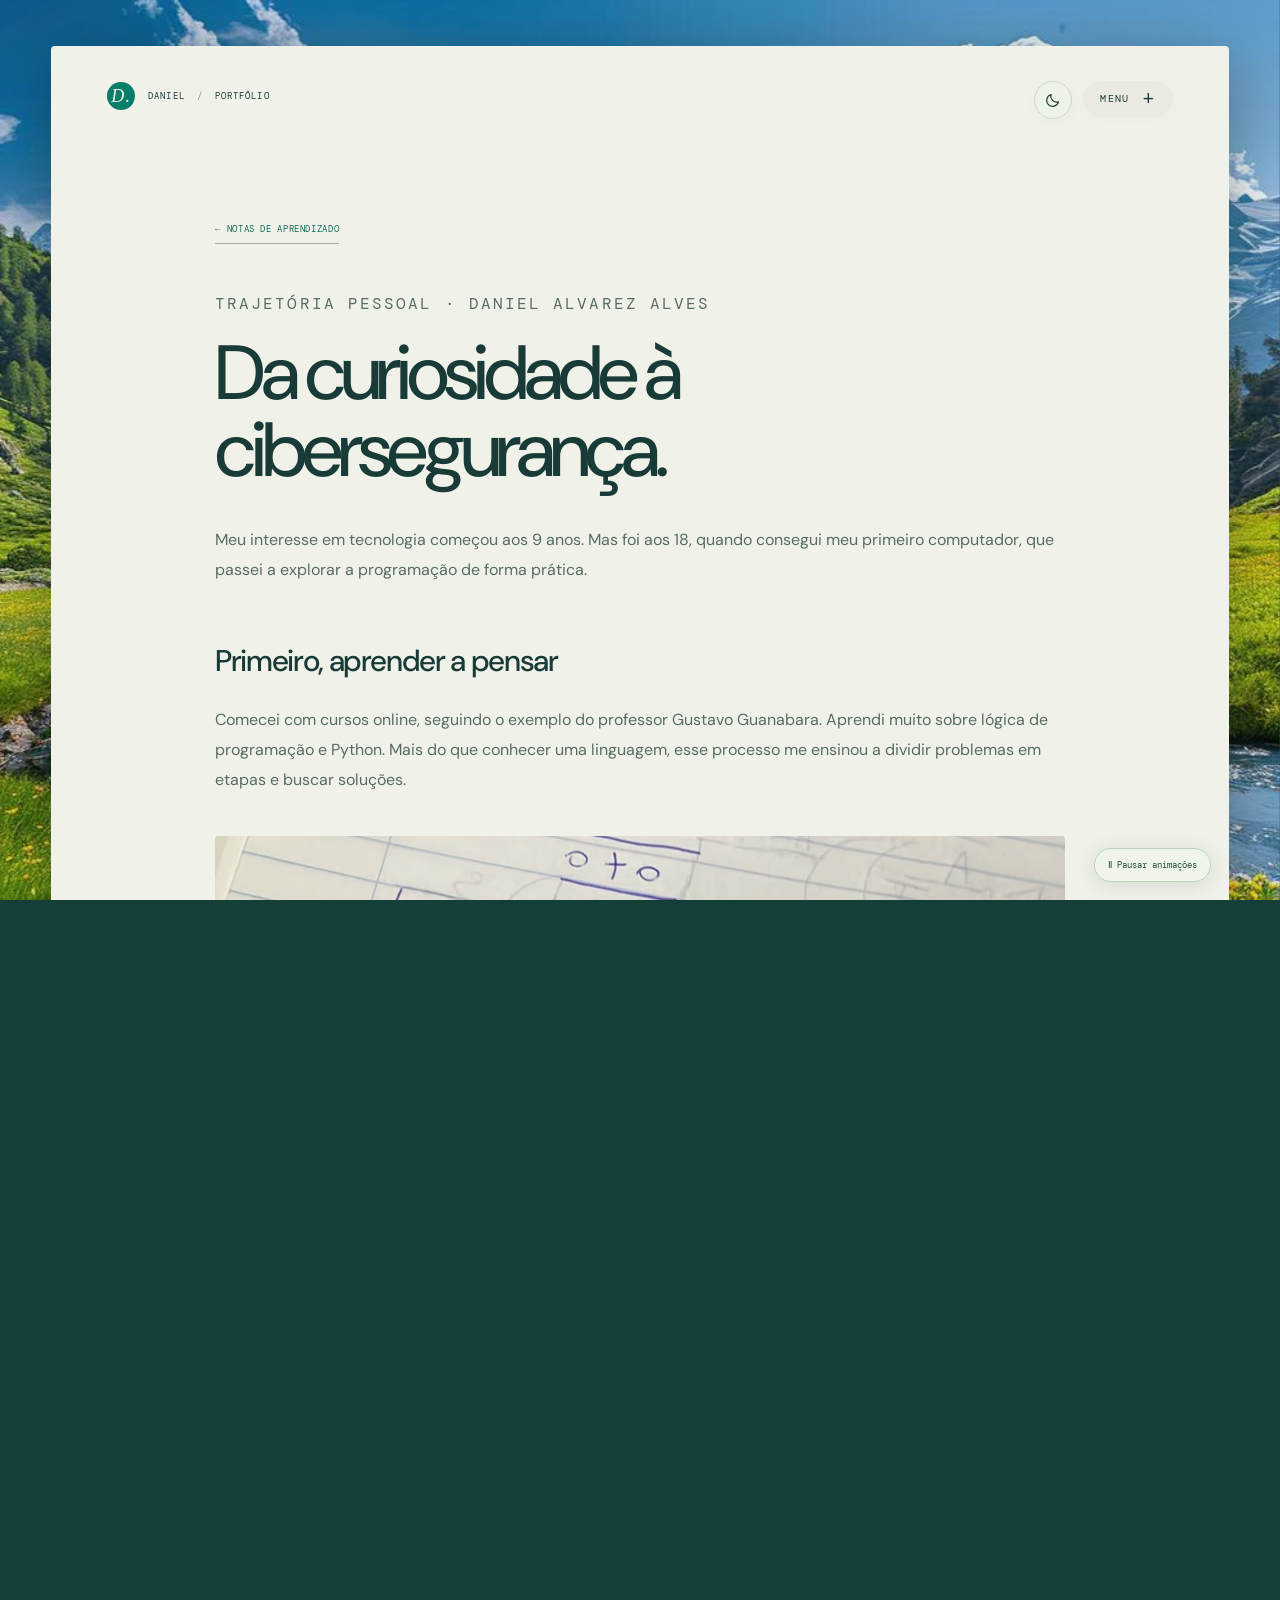
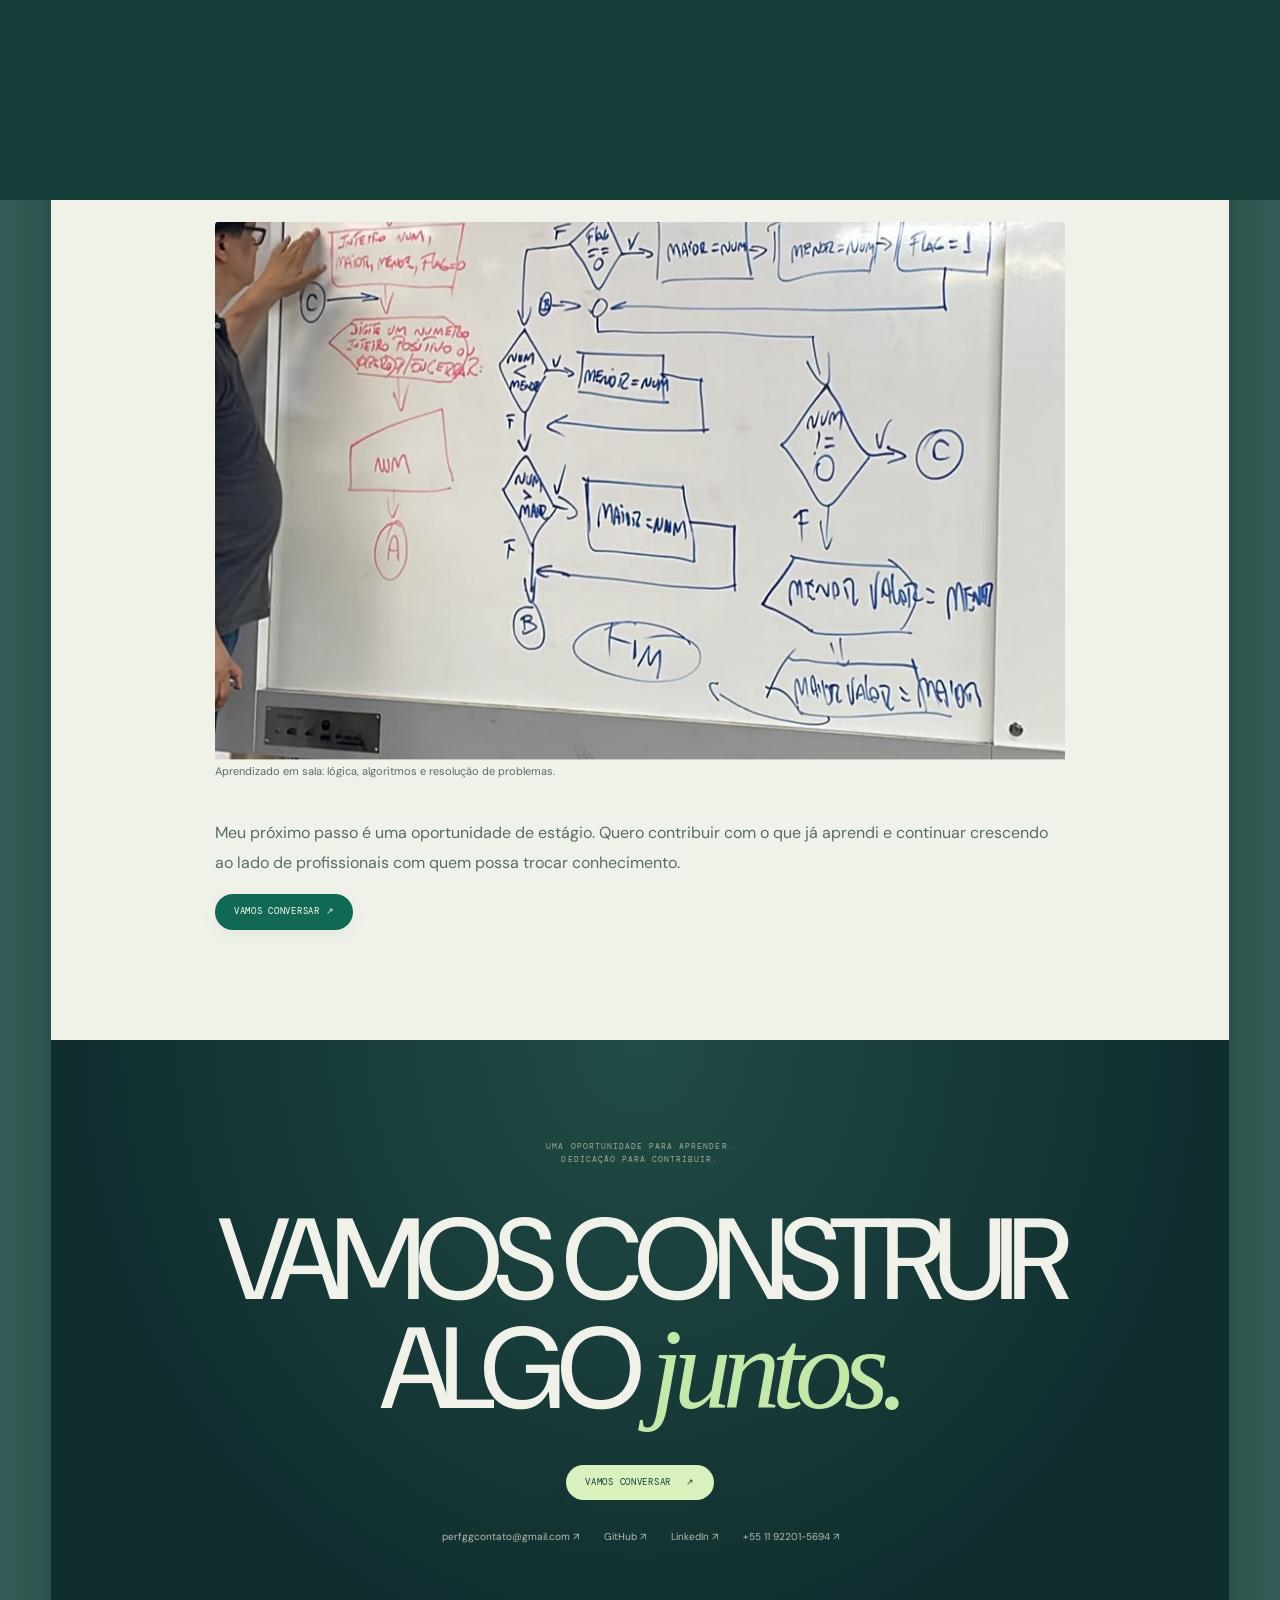
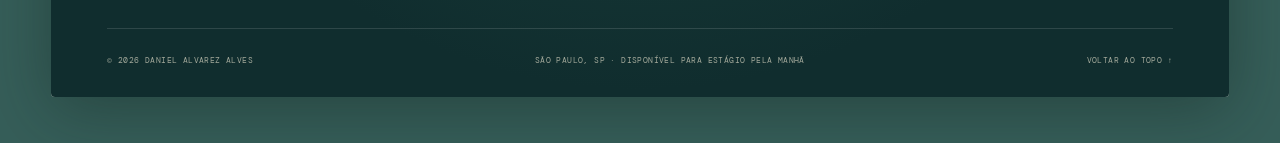
==== commit 6eb5590f: "Add files via upload" ====
--- a/blog-article.html
+++ b/blog-article.html
@@ -1,5 +1,5 @@
 <!doctype html>
-<html lang="pt-BR"><head><meta charset="utf-8"><meta name="viewport" content="width=device-width, initial-scale=1"><meta name="description" content="A história de Daniel Alvarez: dos primeiros estudos de Python à formação em redes e ao interesse em cibersegurança."><meta name="theme-color" content="#e9eae3"><title>Da curiosidade à cibersegurança — Daniel Alvarez</title><link rel="icon" href="[data-uri]" type="image/svg+xml"><style>@import url('https://fonts.googleapis.com/css2?family=DM+Sans:wght@300;400;450;500;600;700&family=DM+Mono:wght@400;500&display=swap');
+<html lang="pt-BR"><head><meta charset="utf-8"><meta name="viewport" content="width=device-width, initial-scale=1"><meta name="description" content="A história de Daniel Alvarez: dos primeiros estudos de Python à formação em redes e ao interesse em cibersegurança."><meta name="theme-color" content="#e9eae3"><title>Da curiosidade à cibersegurança — Daniel Alvarez</title><link rel="icon" href="[data-uri]" type="image/svg+xml"><script>try{document.documentElement.dataset.theme=localStorage.getItem('portfolio-theme')==='night'?'night':'day'}catch{document.documentElement.dataset.theme='day'}</script><style>@import url('https://fonts.googleapis.com/css2?family=DM+Sans:wght@300;400;450;500;600;700&family=DM+Mono:wght@400;500&display=swap');
 :root{--paper:#e9eae3;--ink:#20211f;--muted:#64675f;--line:#c9cbc2;--dark:#20211f;--green:#3ddb99}*{box-sizing:border-box}html{scroll-behavior:smooth;scroll-padding-top:85px}body{margin:0;background:var(--paper);color:var(--ink);font-family:'DM Sans',Arial,sans-serif;-webkit-font-smoothing:antialiased}body.menu-open{overflow:hidden}a{color:inherit;text-decoration:none}button{font:inherit;color:inherit;cursor:pointer}button,a{-webkit-tap-highlight-color:transparent}button:focus-visible,a:focus-visible,summary:focus-visible{outline:2px solid #318064;outline-offset:6px}img{display:block;width:100%;object-fit:cover}button{border:0}::selection{background:#b9d4bf;color:#111}.wrap{width:min(1280px,calc(100% - 112px));margin:auto}.mono,.eyebrow{font:400 10px/1.6 'DM Mono',monospace;letter-spacing:.13em;text-transform:uppercase}.muted{color:var(--muted)}.skip{position:fixed;top:-80px;left:20px;z-index:100;background:white;padding:14px}.skip:focus{top:16px}.site-header{position:absolute;top:0;left:0;width:100%;z-index:20}.header-inner{height:100px;display:flex;justify-content:space-between;align-items:center}.brand{display:flex;align-items:center;gap:13px;font-size:9px;letter-spacing:.12em}.brand-mark{display:grid;place-items:center;width:28px;height:28px;background:var(--ink);color:var(--paper);border-radius:50%;font:italic 18px Georgia,serif}.brand .slash{color:#92958c;margin:0 6px}.menu-toggle{position:fixed;right:56px;top:35px;z-index:60;border-radius:30px;padding:10px 17px;background:#e9eae3e8;backdrop-filter:blur(12px);box-shadow:0 2px 16px #00000005;display:flex;align-items:center;gap:12px}.menu-toggle b{font-size:21px;font-weight:300;line-height:16px;transition:transform .3s}.menu-open .menu-toggle b{transform:rotate(45deg)}.menu-panel{position:fixed;inset:0 0 0 auto;width:min(650px,100%);z-index:50;background:#20211f;color:var(--paper);padding:120px 65px 40px;display:flex;flex-direction:column;justify-content:space-between;box-shadow:-30px 0 80px #0003}.menu-panel[hidden]{display:none}.menu-panel nav{display:grid;gap:5px}.menu-panel nav a{font-size:clamp(30px,4.5vw,58px);letter-spacing:-.065em;text-transform:uppercase;line-height:1.15;display:flex;align-items:center;justify-content:space-between}.menu-panel nav a:hover{color:#9aab9d}.menu-panel nav small{font:10px 'DM Mono',monospace;letter-spacing:0;color:#a5a79e}.menu-bottom{display:flex;gap:22px;margin-top:40px}.menu-shade{position:fixed;inset:0;background:#0005;backdrop-filter:blur(5px);z-index:40}.menu-shade[hidden]{display:none}.hero{position:relative;min-height:770px;height:100svh;max-height:1080px;padding:140px 0 100px;display:flex;align-items:center;overflow:hidden}.hero:after{content:'';position:absolute;height:72px;bottom:-52px;left:-10%;width:120%;border-radius:50% 50% 0 0;background:var(--dark)}.hero-layout{display:grid;grid-template-columns:1.45fr 1fr;align-items:center;gap:65px}.socials{display:flex;align-items:center;gap:19px;margin-bottom:25px;color:#686b64}.socials a{display:grid;place-items:center;width:17px;height:20px}.socials svg{width:17px;height:17px;fill:none;stroke:currentColor;stroke-width:1.5}.socials a:hover{color:#111}.location{font-size:10px;letter-spacing:.24em;color:#73766c;margin-bottom:22px}.hero h1{font:400 clamp(56px,6.7vw,105px)/1.05 Georgia,'Times New Roman',serif;letter-spacing:-.065em;margin:0 0 20px;white-space:nowrap}.hero h1 em{font-weight:400}.hero-role{font-size:clamp(22px,2.5vw,38px);font-weight:300;letter-spacing:-.04em;margin:0 0 19px;min-height:1.4em}.type-cursor{display:inline-block;vertical-align:-.12em;width:.5em;height:1.1em;background:#afb3a7;margin-left:5px;animation:blink 1.2s steps(1) infinite}.pill{display:inline-flex;align-items:center;gap:15px;background:var(--ink);color:var(--paper);border-radius:30px;padding:12px 19px;font:400 9px/1.3 'DM Mono',monospace;text-transform:uppercase;letter-spacing:.08em;transition:background .2s,transform .2s}.pill:hover{background:#41463b;transform:translateY(-2px)}.pill.light{background:var(--paper);color:var(--ink)}.portrait-card{position:relative;border-radius:24px;background:#161816;padding:10px;max-width:420px;justify-self:end;width:100%;box-shadow:0 25px 35px #181b1720;transform:rotate(1deg);transition:transform .5s}.portrait-card:hover{transform:rotate(0)}.portrait-card>img{height:490px;border-radius:17px;filter:grayscale(1);object-position:center 43%}.portrait-top{position:absolute;top:27px;left:27px;right:27px;display:flex;justify-content:space-between;color:white;font-size:8px;text-shadow:0 1px 5px #000}.portrait-caption{position:absolute;bottom:20px;left:20px;right:20px;padding:16px 17px;background:#1c201de8;backdrop-filter:blur(14px);border:1px solid #ffffff0c;border-radius:13px;color:#f1f2ea;display:flex;align-items:center;justify-content:space-between}.portrait-caption strong{font-size:12px;font-weight:500}.portrait-caption p{font-size:10px;color:#b8beb6;margin:4px 0 0}.status-dot{width:6px;height:6px;border-radius:50%;background:var(--green);box-shadow:0 0 10px #3ddb9940}.scroll-cue{position:absolute;bottom:58px;left:50%;transform:translateX(-50%);display:grid;text-align:center;justify-items:center;gap:10px;color:#83877b;font-size:7px}.mouse{width:13px;height:22px;border:1px solid #b9bdaf;border-radius:9px;position:relative}.mouse:after{content:'';position:absolute;left:5px;top:4px;width:1px;height:5px;background:#787d6d;animation:scroll 1.8s infinite}.dark{background:var(--dark);color:var(--paper)}.section{padding:110px 0}.section-heading{display:flex;justify-content:space-between;align-items:baseline;gap:24px;margin-bottom:48px}.section-heading h2{font-size:13px;font-weight:500;text-transform:uppercase;letter-spacing:-.02em;margin:0}.section-heading p{font-size:9px;max-width:260px;margin:0;color:#81847b;line-height:1.6}.intro{padding:130px 0 100px;text-align:center}.intro-copy{font-size:clamp(26px,3.1vw,44px);line-height:1.27;letter-spacing:-.055em;max-width:790px;margin:0 auto;color:#999c93}.intro-copy strong{color:#f0f1e8;font-weight:450}.intro-tags{display:flex;justify-content:center;flex-wrap:wrap;gap:30px;margin-top:50px;color:#a8ada0;font-size:8px}.experience{padding-top:45px;overflow:hidden}.journey-controls{display:flex;gap:8px}.round-button{width:34px;height:34px;border:1px solid #ffffff40;background:transparent;color:var(--paper);border-radius:50%;font-size:18px}.round-button:hover{background:#ffffff20}.journey-track{display:flex;overflow-x:auto;gap:20px;scroll-snap-type:x mandatory;scrollbar-width:thin;scrollbar-color:#6d7068 #20211f;padding-bottom:25px}.journey-card{flex:0 0 83%;display:grid;grid-template-columns:1fr 1fr;background:var(--paper);color:var(--ink);min-height:435px;scroll-snap-align:start}.journey-text{padding:40px;display:flex;flex-direction:column}.journey-text h3{font-size:clamp(25px,3vw,42px);line-height:.95;letter-spacing:-.06em;text-transform:uppercase;margin:30px 0 12px;max-width:340px}.journey-text p{font-size:13px;line-height:1.75;color:#62665b;margin:14px 0}.journey-text .eyebrow{font-size:8px}.journey-text .tags{margin-top:auto;padding-top:22px}.tags{display:flex;flex-wrap:wrap;gap:8px}.tags span{font:9px/1.5 'DM Mono',monospace;letter-spacing:.02em;padding:6px 10px;border:1px solid var(--line);border-radius:3px}.journey-image{position:relative;overflow:hidden}.journey-image img{height:100%;filter:grayscale(.85);transition:filter .6s,transform .6s}.journey-card:hover .journey-image img{filter:grayscale(0);transform:scale(1.025)}.image-number{position:absolute;right:18px;top:17px;color:white;font:14px Georgia,serif;z-index:2;background:#20211f55;border-radius:50%;padding:8px}.code-art{height:100%;min-height:400px;display:flex;flex-direction:column;justify-content:center;background:#30362e;color:#d9e2d1;padding:35px;font:12px/2 'DM Mono',monospace;position:relative}.code-art:before{content:'● ● ●';position:absolute;top:25px;left:30px;color:#76806f;font-size:9px;letter-spacing:6px}.code-art .dim{color:#87977e}.code-art .indent{padding-left:20px}.code-art .terminal-footer{margin-top:45px;font-size:9px;color:#91a48a}.section-title{font-size:clamp(42px,6vw,80px);line-height:1;letter-spacing:-.065em;font-weight:450;margin:0 0 36px}.project-row{display:grid;grid-template-columns:1fr 1fr;gap:70px;align-items:center;padding:32px 0 75px}.project-row+.project-row{border-top:1px solid var(--line);padding-top:75px}.project-row.reverse .project-visual{order:2}.project-copy h3{font-size:26px;line-height:1.1;font-weight:500;letter-spacing:-.045em;margin:12px 0 20px}.project-copy p{font-size:14px;line-height:1.8;color:var(--muted)}.project-copy .tags{margin:25px 0}.text-link{font:9px 'DM Mono',monospace;text-transform:uppercase;letter-spacing:.07em;display:inline-flex;gap:22px;align-items:center;border-bottom:1px solid #a5aa9b;padding-bottom:8px}.text-link:hover{color:#527247}.project-visual{min-height:320px;border-radius:4px;background:#d7dcd0;padding:30px;display:flex;align-items:center;justify-content:center;position:relative;overflow:hidden}.mock-window{width:100%;background:#f4f5f0;box-shadow:0 20px 35px #34402d20;border:1px solid #c8cfbf;border-radius:7px;overflow:hidden;transform:rotate(-2deg);transition:transform .5s}.project-visual:hover .mock-window{transform:rotate(0) translateY(-5px)}.mock-bar{padding:10px 13px;border-bottom:1px solid #e0e4d9;font:8px 'DM Mono',monospace;color:#747e69;display:flex;justify-content:space-between}.mock-body{padding:25px}.mock-body h4{font-size:15px;font-weight:500;margin:0 0 8px}.mock-body p{font-size:9px;color:#77836a}.chart{width:100%;height:120px;display:block;margin:15px 0}.mock-labels{display:flex;justify-content:space-between;gap:10px;color:#747c6a;font:7px 'DM Mono',monospace}.mock-portfolio{display:grid;grid-template-columns:1.5fr 1fr;align-items:center;gap:10px}.mock-portfolio h4{font:28px Georgia,serif;letter-spacing:-.06em}.mock-portfolio img{height:170px;border-radius:8px;filter:grayscale(1)}.project-caption{position:absolute;bottom:10px;left:30px;font:7px 'DM Mono',monospace;color:#64705b;letter-spacing:.05em}.center{text-align:center}.competencies{border-top:1px solid var(--line);padding-bottom:120px}.competency-grid{display:grid;grid-template-columns:repeat(3,1fr);gap:40px}.competency{border-top:1px solid #aeb3a4;padding-top:20px}.competency h3{font-size:19px;font-weight:500;letter-spacing:-.04em;margin:25px 0 15px}.competency p{font-size:13px;color:var(--muted);line-height:1.8}.competency .tags{margin-top:22px}.bio-section{border-top:1px solid var(--line)}.bio-grid{display:grid;grid-template-columns:1fr 1.5fr;gap:90px}.bio-grid h2{font:42px/1.1 Georgia,serif;letter-spacing:-.05em;margin:15px 0 20px}.bio-copy p{font-size:16px;line-height:1.9;color:var(--muted);margin:0 0 23px}.bio-copy strong{color:var(--ink);font-weight:500}.education-list{margin-top:40px}.education-item{padding:22px 0;border-top:1px solid var(--line)}.education-item h3{font-size:16px;font-weight:500;margin:7px 0}.education-item p{font-size:12px;margin:0}.github-section{border-top:1px solid var(--line);padding:70px 0 100px}.github-inner{display:flex;justify-content:space-between;align-items:center;gap:50px}.github-inner h2{font-size:32px;letter-spacing:-.05em;font-weight:450;margin:10px 0}.github-inner p{font-size:13px;color:var(--muted);max-width:480px;line-height:1.7}.contact{padding:100px 0 30px;text-align:center}.contact .eyebrow{color:#a5aa9c;max-width:250px;margin:0 auto 40px;font-size:8px}.contact h2{font-size:clamp(58px,9vw,126px);font-weight:450;line-height:.95;letter-spacing:-.075em;margin:0 0 40px}.contact h2 em{font-family:Georgia,serif;font-weight:400}.contact-links{display:flex;flex-wrap:wrap;gap:25px;justify-content:center;margin-top:30px;font-size:10px;color:#b6bcae}.footer{border-top:1px solid #ffffff20;display:flex;align-items:center;justify-content:space-between;gap:25px;margin-top:85px;padding-top:25px;color:#a3a99b;font-size:8px;letter-spacing:.05em}.subpage{padding-top:170px;min-height:75vh}.subpage-intro{max-width:640px;color:var(--muted);font-size:16px;line-height:1.8;margin-bottom:55px}.project-grid{display:grid;grid-template-columns:1fr 1fr;gap:35px}.project-tile h2{font-size:23px;letter-spacing:-.04em;font-weight:500}.project-tile p{font-size:13px;line-height:1.8;color:var(--muted)}.article{max-width:850px;margin:auto}.article h2{font-size:30px;font-weight:500;letter-spacing:-.045em;margin-top:55px}.article p,.article li{font-size:16px;line-height:1.9;color:var(--muted)}.article li{margin-bottom:10px}.article figure{margin:40px 0}.article figure img{max-height:530px;object-position:center}.article figcaption{font-size:11px;color:var(--muted);margin-top:12px}.article .project-visual{margin:40px 0}.reveal{opacity:1}.js-motion .reveal{opacity:0;transform:translateY(25px);transition:opacity .8s,transform .8s}.js-motion .reveal.visible{opacity:1;transform:translateY(0)}@keyframes blink{50%{opacity:0}}@keyframes scroll{70%{transform:translateY(7px);opacity:0}}@media(min-width:1600px){.hero-layout{gap:100px}}@media(max-width:1050px){.wrap{width:calc(100% - 64px)}.hero-layout{gap:35px;grid-template-columns:1.25fr 1fr}.hero h1{font-size:7.5vw}.portrait-card>img{height:420px}.menu-toggle{right:32px}.journey-card{flex-basis:95%}.journey-text{padding:28px}.project-row{gap:35px}.bio-grid{gap:40px}.competency-grid{gap:24px}}@media(max-width:700px){.wrap{width:calc(100% - 40px)}.header-inner{height:76px}.brand{font-size:8px;gap:8px}.menu-toggle{right:20px;top:22px;padding:8px 13px}.hero{height:auto;min-height:100svh;max-height:none;padding:130px 0 105px}.hero-layout{grid-template-columns:1fr;gap:42px}.hero h1{font-size:clamp(52px,12vw,80px);white-space:normal}.hero-role{font-size:27px}.socials{margin-bottom:19px}.portrait-card{justify-self:center;max-width:330px;transform:rotate(1deg)}.portrait-card>img{height:365px}.portrait-top{font-size:7px}.scroll-cue{bottom:35px}.hero:after{bottom:-61px}.section{padding:75px 0}.intro{padding:85px 0}.intro-copy{font-size:28px;line-height:1.35}.intro-tags{gap:14px;margin-top:35px;font-size:7px}.section-heading{margin-bottom:32px}.section-heading p{display:none}.experience{padding-top:10px}.journey-card{flex-basis:92%;grid-template-columns:1fr}.journey-text{padding:27px;min-height:340px}.journey-text h3{font-size:32px;margin-top:25px}.journey-image{height:270px}.code-art{min-height:270px;font-size:10px}.project-row,.project-row.reverse{grid-template-columns:1fr;gap:28px;padding-bottom:45px}.project-row+.project-row{padding-top:45px}.project-row.reverse .project-visual{order:0}.project-visual{min-height:260px;padding:22px}.project-copy h3{font-size:24px}.competency-grid{grid-template-columns:1fr;gap:30px}.competency h3{margin-top:16px}.bio-grid{grid-template-columns:1fr;gap:20px}.bio-grid h2{font-size:38px}.bio-copy p{font-size:15px}.github-inner{align-items:flex-start;flex-direction:column;gap:20px}.contact{padding-top:75px}.contact h2{font-size:16vw}.footer{margin-top:65px;align-items:flex-start;flex-direction:column;gap:15px}.menu-panel{padding:110px 28px 35px}.menu-panel nav a{font-size:44px}.subpage{padding-top:130px}.project-grid{grid-template-columns:1fr}.article p,.article li{font-size:15px}.section-title{font-size:48px}}@media(prefers-reduced-motion:reduce){html{scroll-behavior:auto}*,*:before,*:after{animation:none!important;transition:none!important}.js-motion .reveal{opacity:1;transform:none}}
 
 /* Landscape surrounding the portfolio, as in the video reference. */
@@ -56,6 +56,61 @@
 .motion-pause[hidden]{display:none}html.motion-off{scroll-behavior:auto}
 .study-gallery-intro{display:grid;grid-template-columns:1.4fr 1fr;column-gap:60px;row-gap:12px;align-items:end}.study-gallery-intro>.eyebrow{grid-column:1/-1}.study-gallery-intro h2{margin:0}.study-gallery-intro>p:not(.eyebrow){max-width:350px;justify-self:end}.study-photo-caption{display:block}.study-photo-caption .eyebrow{display:block;margin-bottom:10px}.study-photo-caption h3{margin-bottom:8px}.study-photo-image{overflow:hidden}
 @media(max-width:700px){.study-gallery-intro{grid-template-columns:1fr;gap:18px}.study-gallery-intro>p:not(.eyebrow){justify-self:start}}
+
+/* Shared day / night palette and a separate, softly cross-faded landscape. */
+:root{--surface:#f0f2e9;--surface-raised:#f8faf3;--surface-tint:#e1ecdf;--cursor-rgb:38,161,130;--cursor-core:#f0fff0;--button-surface:#edf4e6}
+body::after{content:'';position:fixed;inset:0;z-index:-1;background:url('[data-uri]') center/cover no-repeat;opacity:0;pointer-events:none;transition:opacity .7s ease}
+html[data-theme="night"]{color-scheme:dark;--paper:#111f2c;--ink:#e2edf2;--muted:#a2b7c4;--line:#304656;--dark:#0b1723;--green:#90d8df;--accent:#8cdbd0;--sky:#93b9df;--surface:#111f2c;--surface-raised:#1a2d3d;--surface-tint:#142a37;--cursor-rgb:120,191,222;--cursor-core:#effbff;--button-surface:#1c3444}
+html[data-theme="night"] body{background:#071522}html[data-theme="night"] body::after{opacity:1}
+html[data-theme="night"] main{box-shadow:0 12px 65px #0008}
+html[data-theme="night"] .hero{background:radial-gradient(ellipse at 90% 15%,#25445980,transparent 57%),var(--paper)}
+html[data-theme="night"] .hero .location,html[data-theme="night"] .location,html[data-theme="night"] .socials{color:#9cc4cb}
+html[data-theme="night"] .brand-mark{background:#89d5c9;color:#102a30}
+html[data-theme="night"] .hero h1 em,html[data-theme="night"] .bio-grid h2 em,html[data-theme="night"] .study-gallery-intro em{color:#9bdfd3}
+html[data-theme="night"] .pill{background:#86d5c6;color:#0d2b2a}html[data-theme="night"] .pill:hover{background:#b2ecde}
+html[data-theme="night"] .pill.light{background:#b3d7e8;color:#102838}
+html[data-theme="night"] .portrait-card{background:#263f50;box-shadow:0 24px 55px #0005}html[data-theme="night"] .portrait-caption{background:#102a3be8}
+html[data-theme="night"] .intro{background:radial-gradient(ellipse at 50% 110%,#234153,transparent 70%),var(--dark)}
+html[data-theme="night"] .intro-copy{color:#aac3cd}html[data-theme="night"] .intro-copy strong{color:#e3f2f4}html[data-theme="night"] .intro-tags{color:#bed8e0}
+html[data-theme="night"] .section-heading h2{color:#b5dadd}html[data-theme="night"] .section-heading p,html[data-theme="night"] .contact .eyebrow{color:#9eb6c4}
+html[data-theme="night"] .journey-card:nth-child(1){background:#19353b}html[data-theme="night"] .journey-card:nth-child(2){background:#1a3145}html[data-theme="night"] .journey-card:nth-child(3){background:#193531}html[data-theme="night"] .journey-card:nth-child(4){background:#333331}
+html[data-theme="night"] .journey-text p,html[data-theme="night"] .journey-text .eyebrow{color:#b6ced0}
+html[data-theme="night"] .code-art{background:linear-gradient(135deg,#102c35,#182b42);color:#b8e4e4}
+html[data-theme="night"] .tags span,html[data-theme="night"] .competency:nth-child(2) .tags span,html[data-theme="night"] .competency:nth-child(3) .tags span{background:#a7c7d30d;color:#b8dbdd;border-color:#8cbdc333}
+html[data-theme="night"] .project-visual{background:#183b3c}html[data-theme="night"] .project-row.reverse .project-visual,html[data-theme="night"] .project-tile:nth-child(2) .project-visual{background:#1b344b}
+html[data-theme="night"] .mock-window{background:#152a35;border-color:#3b5360;box-shadow:0 20px 35px #0003}html[data-theme="night"] .mock-bar{color:#c0d5df;border-color:#38505c}html[data-theme="night"] .mock-body p,html[data-theme="night"] .mock-labels,html[data-theme="night"] .project-caption{color:#a8c6cb}html[data-theme="night"] .chart{filter:brightness(1.45) saturate(.65)}
+html[data-theme="night"] .text-link{color:#a0ddd5;border-color:#557d7d}
+html[data-theme="night"] .competency{border-color:#4e8a83}html[data-theme="night"] .competency:nth-child(2){border-color:#5d84a6}html[data-theme="night"] .competency:nth-child(3){border-color:#9e9379}
+html[data-theme="night"] .study-gallery{background:#142a37;border-color:#304b57}html[data-theme="night"] .study-photo,html[data-theme="night"] .study-photo:nth-child(2){background:#1b303e;border-color:#35515d;box-shadow:0 14px 32px #0002}html[data-theme="night"] .study-photo-caption .eyebrow{color:#a8d7d3}
+html[data-theme="night"] .contact{background:radial-gradient(ellipse at 50% 0,#203c50,transparent 70%),#0b1723}html[data-theme="night"] .contact h2 em{color:#a5d3e2}html[data-theme="night"] .contact-links,html[data-theme="night"] .footer{color:#b2c7d4}
+html[data-theme="night"] .menu-panel{background:#102332}html[data-theme="night"] .menu-panel nav a:hover{color:#94dbd5}html[data-theme="night"] .menu-panel nav small,html[data-theme="night"] .menu-bottom{color:#a0bdce}
+html[data-theme="night"] .menu-toggle{background:#1c3444ed;color:#dfedf3}html[data-theme="night"] .motion-pause{background:#1c3444ed;color:#dfedf3;border-color:#416273}html[data-theme="night"] .motion-pause:hover{background:#29475b}
+html[data-theme="night"] .page-curtain{background:#15374a}html[data-theme="night"] .journey-indicator{color:#b8d6dc}html[data-theme="night"] .journey-indicator-line{background:#3a5367}html[data-theme="night"] .journey-indicator-line i{background:#85c8d1}html[data-theme="night"] .journey-hint{color:#a3beca}
+html[data-theme="night"] .type-cursor{background:#90b7bd}html[data-theme="night"] .reading-progress{background:linear-gradient(90deg,#6cbaae,#9bbce3)}
+.theme-toggle{position:fixed;z-index:60;top:calc(var(--frame-top) + 35px);right:calc(var(--frame-gap) + 157px);width:38px;height:38px;display:grid;place-items:center;border-radius:50%;border:1px solid var(--line);background:var(--button-surface);color:var(--ink);box-shadow:0 3px 16px #00000008;transition:background .35s,transform .35s}.theme-toggle:hover{transform:rotate(-12deg)}.theme-toggle svg{width:17px;height:17px;fill:none;stroke:currentColor;stroke-width:1.6;stroke-linecap:round;stroke-linejoin:round}.theme-toggle .sun-icon{display:none}html[data-theme="night"] .theme-toggle .sun-icon{display:block}html[data-theme="night"] .theme-toggle .moon-icon{display:none}
+@media(max-width:1050px){.theme-toggle{right:calc(var(--frame-gap) + 133px)}}@media(max-width:700px){.theme-toggle{top:calc(var(--frame-top) + 21px);right:calc(var(--frame-gap) + 112px);height:32px;width:32px}.brand{font-size:7px;gap:6px}}
+
+/* Clean section entrances and slow image movement; native page scrolling stays intact. */
+.js-motion .flow-reveal{opacity:0;transform:translate3d(0,30px,0);transition:opacity .8s var(--ease),transform 1.05s var(--ease);transition-delay:var(--flow-delay,0ms)}
+.js-motion .flow-reveal.in-view{opacity:1;transform:translate3d(0,0,0)}
+.js-motion .image-reveal{clip-path:inset(7% 0 7% 0 round 8px);transition:clip-path 1.1s var(--ease),opacity .8s var(--ease),transform 1s var(--ease)}
+.js-motion .image-reveal.in-view{clip-path:inset(0 round 4px)}
+.scroll-image{translate:0 var(--image-shift,0px);scale:1.035;will-change:translate}
+.motion-off .flow-reveal{opacity:1;transform:none}.motion-off .image-reveal{clip-path:none}.motion-off .scroll-image{translate:none;scale:1;will-change:auto}
+@media(prefers-reduced-motion:reduce){.js-motion .flow-reveal{opacity:1;transform:none}.js-motion .image-reveal{clip-path:none}.scroll-image{translate:none;scale:1;will-change:auto}}
+
+/* A transparent, code-drawn energy sphere: no checkerboard from the JPG reference. */
+.rasengan-cursor{position:fixed;left:0;top:0;width:30px;height:30px;margin:-15px 0 0 -15px;z-index:200;pointer-events:none;opacity:0;display:none;contain:layout style;transition:opacity .2s}
+.rasengan-core{position:absolute;inset:4px;border-radius:50%;background:radial-gradient(circle at 45% 45%,var(--cursor-core),rgba(var(--cursor-rgb),.65) 26%,rgba(var(--cursor-rgb),.3) 55%,transparent 75%);box-shadow:0 0 12px rgba(var(--cursor-rgb),.5);transition:scale .25s}
+.rasengan-rings{position:absolute;inset:0;border-radius:50%;border:1px solid rgba(var(--cursor-rgb),.8);box-shadow:inset 0 0 6px rgba(var(--cursor-rgb),.45);animation:chakra-spin 2.3s linear infinite}
+.rasengan-rings:before,.rasengan-rings:after{content:'';position:absolute;inset:2px;border:1px solid rgba(var(--cursor-rgb),.9);border-radius:50%;transform:rotate(45deg) scaleX(.4)}.rasengan-rings:after{transform:rotate(-45deg) scaleX(.45)}
+.rasengan-rings.second{inset:3px;animation:chakra-spin 1.6s linear infinite reverse;rotate:75deg;border-color:rgba(var(--cursor-rgb),.45)}
+.rasengan-cursor.is-active .rasengan-core{scale:1.35}.rasengan-cursor.is-pressed .rasengan-core{scale:.75}
+@media(hover:hover) and (pointer:fine){html.cursor-ready .rasengan-cursor{display:block;opacity:1}html.cursor-ready,html.cursor-ready a,html.cursor-ready button,html.cursor-ready main,html.cursor-ready .menu-panel{cursor:none}html.cursor-ready input,html.cursor-ready textarea{cursor:text}}
+html.motion-off .rasengan-cursor{display:none!important}html.motion-off.cursor-ready,html.motion-off.cursor-ready a,html.motion-off.cursor-ready button,html.motion-off.cursor-ready main{cursor:revert}
+@keyframes chakra-spin{to{transform:rotate(360deg)}}
+@media(prefers-reduced-motion:reduce){.rasengan-cursor{display:none!important}}
+.image-explore-controls{position:absolute;right:20px;bottom:23px;left:20px;display:flex;justify-content:flex-end;align-items:center;gap:9px;z-index:3}.image-explore,.image-explore-back{display:inline-flex;align-items:center;justify-content:center;background:#f3f9edee;color:#153d34;border:1px solid #ffffff80;box-shadow:0 4px 24px #0002;backdrop-filter:blur(12px);transition:background .3s,translate .3s}.image-explore{gap:16px;padding:8px 8px 8px 18px;border-radius:30px;font:10px 'DM Mono',monospace;text-transform:uppercase;letter-spacing:.08em}.explore-arrow{width:31px;height:31px;border-radius:50%;background:#176b57;color:#f3f9ed;display:grid;place-items:center;font:19px Arial,sans-serif;transition:transform .3s}.image-explore:hover .explore-arrow{transform:rotate(-35deg)}.image-explore:hover,.image-explore-back:hover{background:white;translate:0 -2px}.image-explore-back{width:42px;height:42px;border-radius:50%;font-size:19px}.code-art{padding-bottom:85px}.article figure{overflow:hidden}html[data-theme="night"] .image-explore,html[data-theme="night"] .image-explore-back{background:#183748ed;color:#dff3f3;border-color:#769eb655}html[data-theme="night"] .explore-arrow{background:#8cd6d3;color:#102d37}html[data-theme="night"] .image-explore:hover,html[data-theme="night"] .image-explore-back:hover{background:#244c60}
 </style><script type="application/ld+json">{"@context": "https://schema.org", "@type": "Person", "name": "Daniel Alvarez Alves", "description": "Estudante de Redes e Sistemas Computacionais na FATEC, com foco em cibersegurança, hacking ético, Python, redes de computadores e Linux.", "email": "perfggcontato@gmail.com", "sameAs": ["https://github.com/danielAlvarez06", "https://www.linkedin.com/in/daniel-alvarez-4118a1311/"], "knowsAbout": ["Python", "Lógica de programação", "Redes de computadores", "Linux", "Cibersegurança", "Hacking ético", "SQL"]}</script></head><body><a class="skip" href="#conteudo">Pular para o conteúdo</a>
 <header class="site-header"><div class="wrap header-inner"><a class="brand mono" href="index.html" aria-label="Daniel Alvarez — início"><span class="brand-mark">d.</span><span>DANIEL <span class="slash">/</span> PORTFÓLIO</span></a></div></header>
 <button class="menu-toggle mono" aria-controls="menu" aria-expanded="false" aria-label="Abrir menu">Menu <b aria-hidden="true">+</b></button>
@@ -81,6 +136,8 @@
   toggle.setAttribute('aria-label', open ? 'Fechar menu' : 'Abrir menu');
   document.body.classList.toggle('menu-open', open);
   main.inert = open;
+  document.querySelector('.theme-toggle')?.toggleAttribute('inert',open);
+  document.querySelector('.motion-pause')?.toggleAttribute('inert',open);
   panel.inert = !open;
   if (open) {
     panel.hidden = false;
@@ -250,6 +307,7 @@
     track.scrollLeft = clamp(-bounds.top,0,journeyDistance);
     updateJourneyIndicator();
   }
+  renderPageMotion();
 }
 addEventListener('scroll',requestFrame,{passive:true});
 addEventListener('resize',measureJourney,{passive:true});
@@ -273,6 +331,7 @@
   pause.setAttribute('aria-pressed',String(!active));
   pause.hidden = reducedMotion.matches;
   if (!active) {
+    document.documentElement.classList.remove('cursor-ready');
     document.getAnimations().forEach(animation => animation.cancel());
     if (!menuOpen) { panel.hidden = true; shade.hidden = true; }
     portrait?.style.removeProperty('transform');
@@ -316,4 +375,126 @@
 });
 addEventListener('pageshow',() => curtain.classList.remove('is-leaving'));
 document.querySelectorAll('[data-year]').forEach(element => element.textContent = new Date().getFullYear());
+
+// Theme selection persists across every standalone page and is applied before paint.
+const themeToggle = document.createElement('button');
+themeToggle.className = 'theme-toggle';
+themeToggle.type = 'button';
+themeToggle.innerHTML = '<svg class="moon-icon" viewBox="0 0 24 24" aria-hidden="true"><path d="M20.5 14A8.5 8.5 0 0 1 10 3.5 8.5 8.5 0 1 0 20.5 14Z"/></svg><svg class="sun-icon" viewBox="0 0 24 24" aria-hidden="true"><circle cx="12" cy="12" r="4"/><path d="M12 2v2m0 16v2M2 12h2m16 0h2M5 5l1.5 1.5m11 11L19 19M5 19l1.5-1.5m11-11L19 5"/></svg>';
+document.body.append(themeToggle);
+function updateThemeControl() {
+  const night = document.documentElement.dataset.theme === 'night';
+  themeToggle.setAttribute('aria-pressed',String(night));
+  themeToggle.setAttribute('aria-label',night ? 'Ativar modo claro' : 'Ativar modo noturno');
+  themeToggle.title = night ? 'Modo claro' : 'Modo noturno';
+  document.querySelector('meta[name="theme-color"]')?.setAttribute('content',night ? '#111f2c' : '#f0f2e9');
+}
+themeToggle.addEventListener('click',() => {
+  const theme = document.documentElement.dataset.theme === 'night' ? 'day' : 'night';
+  document.documentElement.dataset.theme = theme;
+  try { localStorage.setItem('portfolio-theme',theme); } catch {}
+  updateThemeControl();
+});
+updateThemeControl();
+
+// Every image in the third section has its own next / previous controls.
+if (track) {
+  const cards = [...track.children];
+  const status = document.createElement('p');
+  status.className = 'sr-only';
+  status.setAttribute('role','status');
+  track.after(status);
+  function exploreCard(index) {
+    const card = cards[index];
+    const target = Math.min(journeyDistance,card.offsetLeft - cards[0].offsetLeft);
+    if (pinned) {
+      const start = experience.getBoundingClientRect().top + scrollY;
+      window.scrollTo({top:start+target,behavior:motionEnabled() ? 'smooth' : 'instant'});
+    } else track.scrollTo({left:target,behavior:motionEnabled() ? 'smooth' : 'instant'});
+    status.textContent = `Etapa ${index+1} de ${cards.length}: ${card.querySelector('h3').textContent}`;
+  }
+  cards.forEach((card,index) => {
+    const image = card.querySelector('.journey-image');
+    const controls = document.createElement('div');
+    controls.className = 'image-explore-controls';
+    if (index > 0) {
+      const previous = document.createElement('button');
+      previous.type = 'button';
+      previous.className = 'image-explore-back';
+      previous.textContent = '←';
+      previous.setAttribute('aria-label','Voltar à etapa anterior da trajetória');
+      previous.addEventListener('click',() => exploreCard(index-1));
+      controls.append(previous);
+    }
+    const next = document.createElement('button');
+    next.type = 'button';
+    next.className = 'image-explore';
+    next.innerHTML = '<span>Explore</span><span class="explore-arrow" aria-hidden="true">'+(index === cards.length-1 ? '↺' : '→')+'</span>';
+    next.setAttribute('aria-label',index === cards.length-1 ? 'Explorar novamente desde a primeira etapa' : 'Explorar a próxima etapa da trajetória');
+    next.addEventListener('click',() => exploreCard((index+1)%cards.length));
+    controls.append(next);
+    image.append(controls);
+    controls.addEventListener('focusin',() => {
+      // Keep keyboard navigation aligned with the vertical scroll position.
+      if (pinned && Math.abs(track.scrollLeft-(card.offsetLeft-cards[0].offsetLeft)) > 80) exploreCard(index);
+    });
+  });
+}
+
+// Sections reveal without wheel interception or artificial scrolling inertia.
+const flowTargets = [...document.querySelectorAll('.section-heading,.bio-grid>div,.education-item,.github-inner,.contact h2,.contact .eyebrow,.contact .pill,.article>h2,.article>p,.article figure,.project-copy,.project-visual,.subpage .section-title,.subpage-intro')];
+const flowObserver = 'IntersectionObserver' in window ? new IntersectionObserver(entries => {
+  entries.forEach(entry => {
+    if (entry.isIntersecting) { entry.target.classList.add('in-view'); flowObserver.unobserve(entry.target); }
+  });
+}, {threshold:.08,rootMargin:'0px 0px -20px 0px'}) : null;
+flowTargets.forEach((element,index) => {
+  if (element.closest('.reveal') || !flowObserver) return;
+  element.classList.add('flow-reveal');
+  element.style.setProperty('--flow-delay',Math.min(index%2*65,65)+'ms');
+  if (element.matches('.project-visual,.article figure')) element.classList.add('image-reveal');
+  flowObserver.observe(element);
+});
+const scrollImages = [...document.querySelectorAll('.study-photo-image img,.article figure img')];
+scrollImages.forEach(image => image.classList.add('scroll-image'));
+function renderPageMotion() {
+  if (!motionEnabled()) return;
+  scrollImages.forEach(image => {
+    const bounds = image.parentElement.getBoundingClientRect();
+    if (bounds.bottom < 0 || bounds.top > innerHeight) return;
+    const position = (bounds.top + bounds.height/2 - innerHeight/2) / innerHeight;
+    image.style.setProperty('--image-shift',clamp(position*14,-8,8)+'px');
+  });
+}
+requestFrame();
+
+// A precise energy-sphere cursor, drawn transparently in the page palette.
+const finePointer = matchMedia('(hover: hover) and (pointer: fine)');
+const orb = document.createElement('div');
+orb.className = 'rasengan-cursor';
+orb.setAttribute('aria-hidden','true');
+orb.innerHTML = '<i class="rasengan-core"></i><i class="rasengan-rings"></i><i class="rasengan-rings second"></i>';
+document.body.append(orb);
+let cursorFrame = 0;
+let pointerX = 0;
+let pointerY = 0;
+function hideOrb() { document.documentElement.classList.remove('cursor-ready'); }
+addEventListener('pointermove',event => {
+  if (event.pointerType !== 'mouse' || !finePointer.matches || !motionEnabled() || event.target.closest('input,textarea,select,[contenteditable]')) { hideOrb(); return; }
+  pointerX = event.clientX;
+  pointerY = event.clientY;
+  orb.classList.toggle('is-active',Boolean(event.target.closest('a,button,summary')));
+  if (!cursorFrame) cursorFrame = requestAnimationFrame(() => {
+    cursorFrame = 0;
+    if (!motionEnabled() || !finePointer.matches) return;
+    orb.style.transform = `translate3d(${pointerX}px,${pointerY}px,0)`;
+    document.documentElement.classList.add('cursor-ready');
+  });
+},{passive:true});
+addEventListener('pointerdown',() => orb.classList.add('is-pressed'),{passive:true});
+addEventListener('pointerup',() => orb.classList.remove('is-pressed'),{passive:true});
+document.documentElement.addEventListener('pointerleave',hideOrb);
+addEventListener('blur',hideOrb);
+addEventListener('keydown',event => { if (event.key === 'Tab') hideOrb(); });
+finePointer.addEventListener('change',hideOrb);
 </script></body></html>
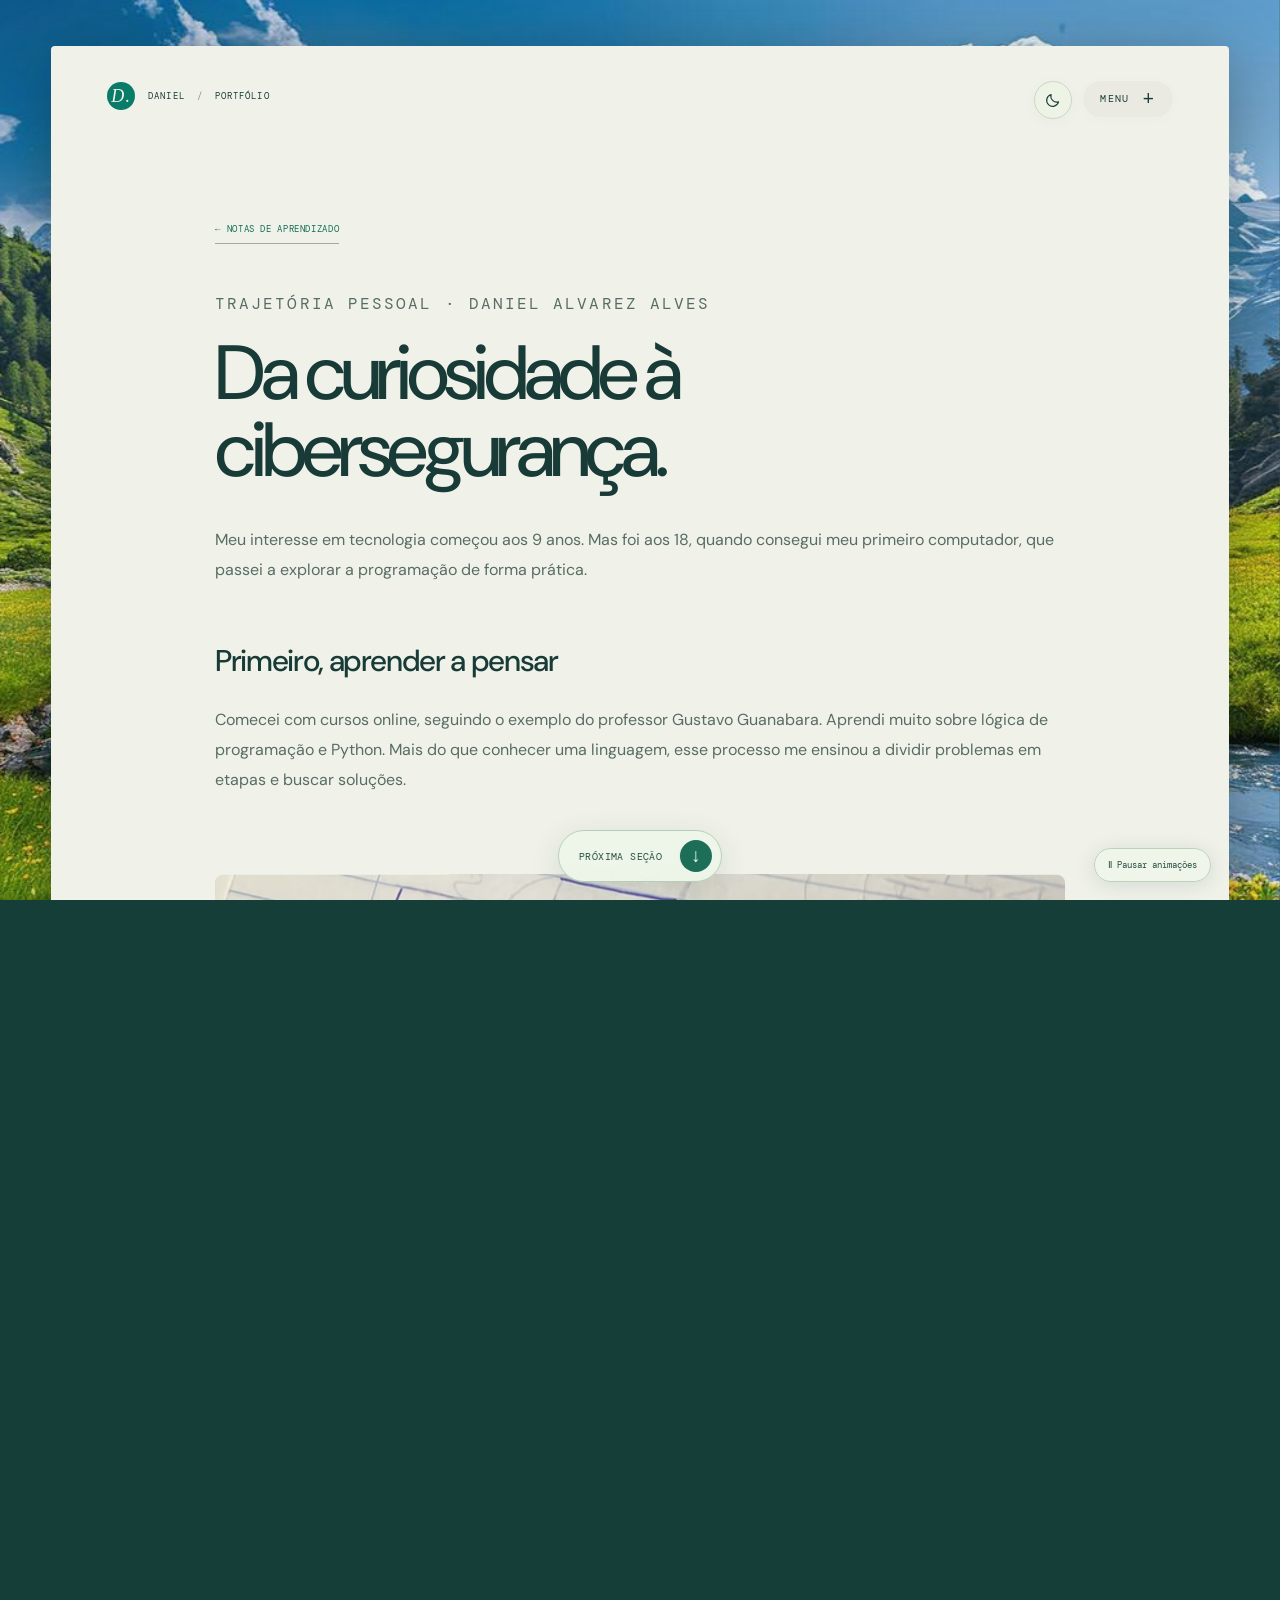
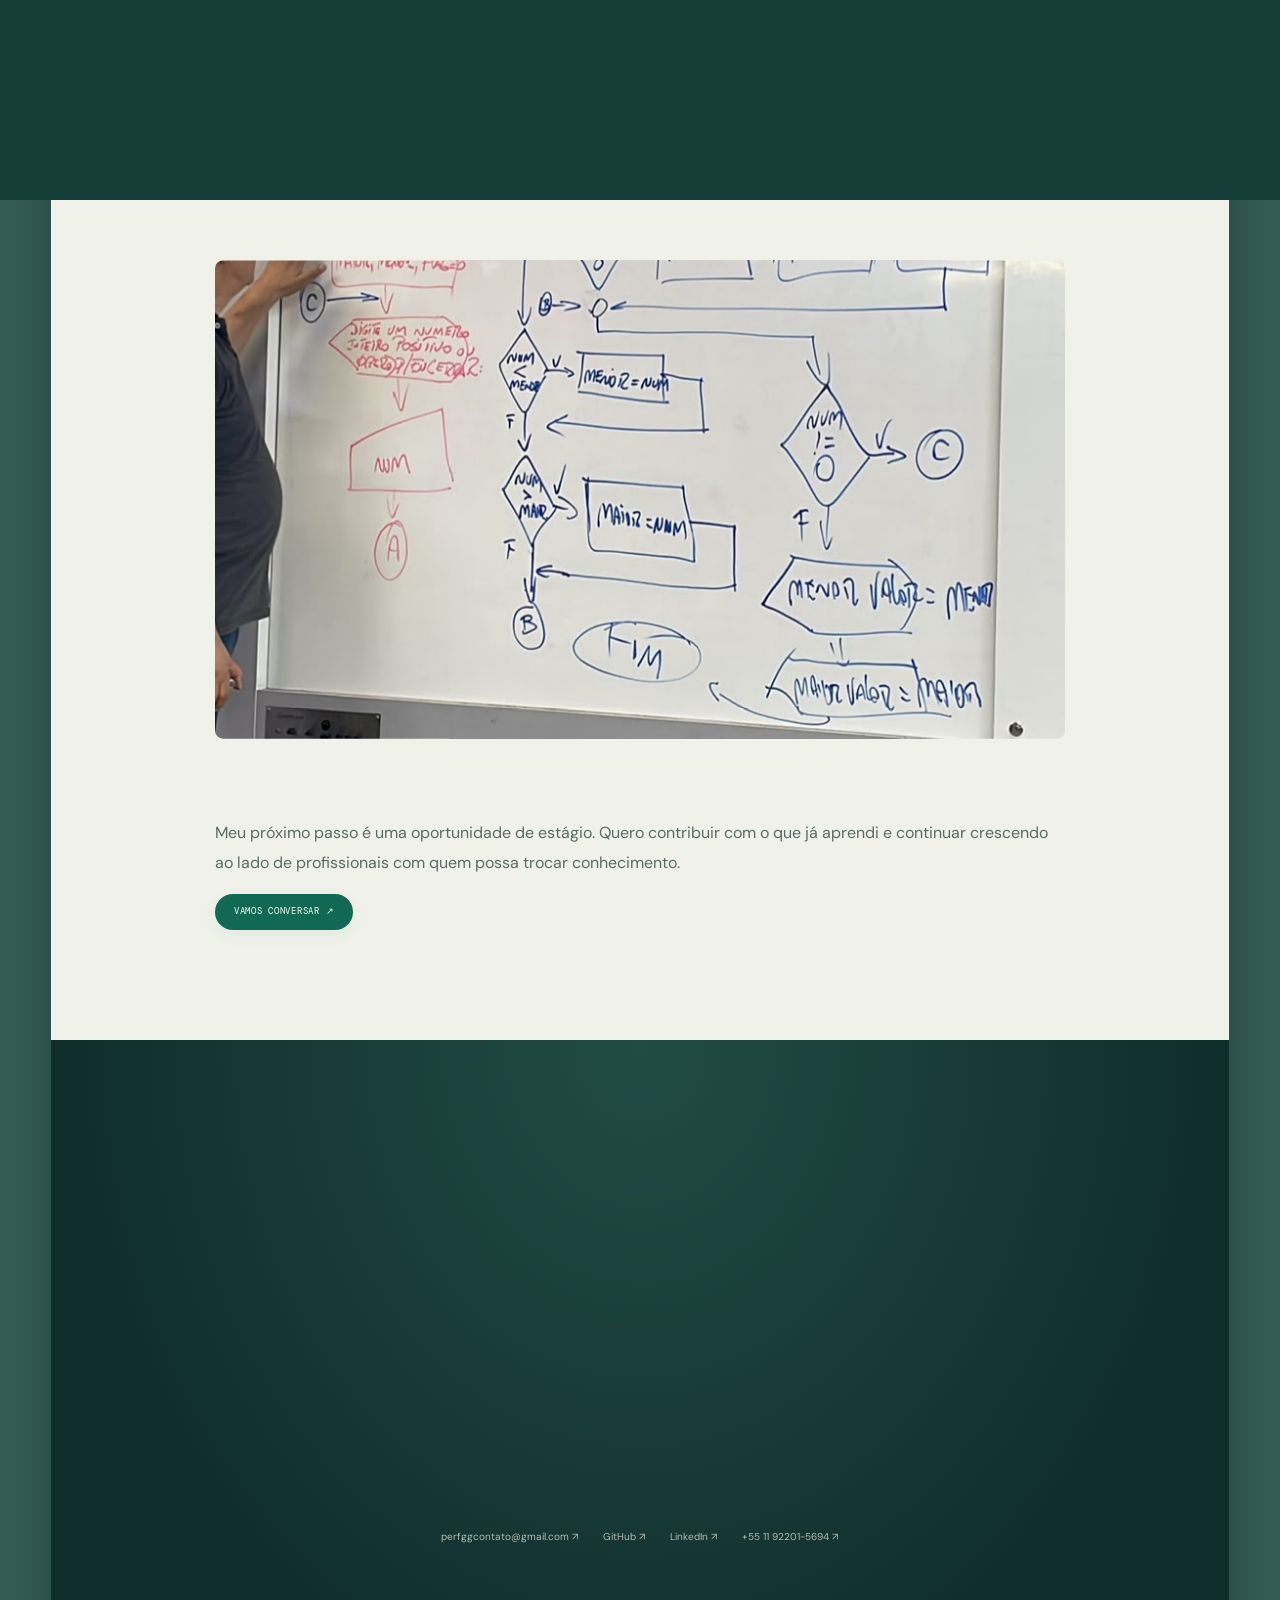
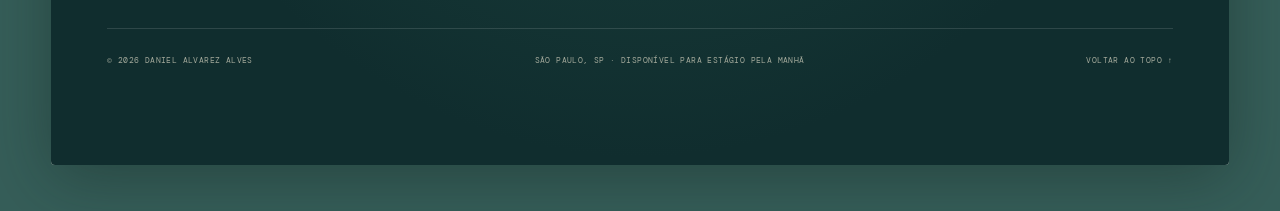
==== commit ad5b6302: "Add files via upload" ====
--- a/blog-article.html
+++ b/blog-article.html
@@ -1,6 +1,6 @@
 <!doctype html>
 <html lang="pt-BR"><head><meta charset="utf-8"><meta name="viewport" content="width=device-width, initial-scale=1"><meta name="description" content="A história de Daniel Alvarez: dos primeiros estudos de Python à formação em redes e ao interesse em cibersegurança."><meta name="theme-color" content="#e9eae3"><title>Da curiosidade à cibersegurança — Daniel Alvarez</title><link rel="icon" href="[data-uri]" type="image/svg+xml"><script>try{document.documentElement.dataset.theme=localStorage.getItem('portfolio-theme')==='night'?'night':'day'}catch{document.documentElement.dataset.theme='day'}</script><style>@import url('https://fonts.googleapis.com/css2?family=DM+Sans:wght@300;400;450;500;600;700&family=DM+Mono:wght@400;500&display=swap');
-:root{--paper:#e9eae3;--ink:#20211f;--muted:#64675f;--line:#c9cbc2;--dark:#20211f;--green:#3ddb99}*{box-sizing:border-box}html{scroll-behavior:smooth;scroll-padding-top:85px}body{margin:0;background:var(--paper);color:var(--ink);font-family:'DM Sans',Arial,sans-serif;-webkit-font-smoothing:antialiased}body.menu-open{overflow:hidden}a{color:inherit;text-decoration:none}button{font:inherit;color:inherit;cursor:pointer}button,a{-webkit-tap-highlight-color:transparent}button:focus-visible,a:focus-visible,summary:focus-visible{outline:2px solid #318064;outline-offset:6px}img{display:block;width:100%;object-fit:cover}button{border:0}::selection{background:#b9d4bf;color:#111}.wrap{width:min(1280px,calc(100% - 112px));margin:auto}.mono,.eyebrow{font:400 10px/1.6 'DM Mono',monospace;letter-spacing:.13em;text-transform:uppercase}.muted{color:var(--muted)}.skip{position:fixed;top:-80px;left:20px;z-index:100;background:white;padding:14px}.skip:focus{top:16px}.site-header{position:absolute;top:0;left:0;width:100%;z-index:20}.header-inner{height:100px;display:flex;justify-content:space-between;align-items:center}.brand{display:flex;align-items:center;gap:13px;font-size:9px;letter-spacing:.12em}.brand-mark{display:grid;place-items:center;width:28px;height:28px;background:var(--ink);color:var(--paper);border-radius:50%;font:italic 18px Georgia,serif}.brand .slash{color:#92958c;margin:0 6px}.menu-toggle{position:fixed;right:56px;top:35px;z-index:60;border-radius:30px;padding:10px 17px;background:#e9eae3e8;backdrop-filter:blur(12px);box-shadow:0 2px 16px #00000005;display:flex;align-items:center;gap:12px}.menu-toggle b{font-size:21px;font-weight:300;line-height:16px;transition:transform .3s}.menu-open .menu-toggle b{transform:rotate(45deg)}.menu-panel{position:fixed;inset:0 0 0 auto;width:min(650px,100%);z-index:50;background:#20211f;color:var(--paper);padding:120px 65px 40px;display:flex;flex-direction:column;justify-content:space-between;box-shadow:-30px 0 80px #0003}.menu-panel[hidden]{display:none}.menu-panel nav{display:grid;gap:5px}.menu-panel nav a{font-size:clamp(30px,4.5vw,58px);letter-spacing:-.065em;text-transform:uppercase;line-height:1.15;display:flex;align-items:center;justify-content:space-between}.menu-panel nav a:hover{color:#9aab9d}.menu-panel nav small{font:10px 'DM Mono',monospace;letter-spacing:0;color:#a5a79e}.menu-bottom{display:flex;gap:22px;margin-top:40px}.menu-shade{position:fixed;inset:0;background:#0005;backdrop-filter:blur(5px);z-index:40}.menu-shade[hidden]{display:none}.hero{position:relative;min-height:770px;height:100svh;max-height:1080px;padding:140px 0 100px;display:flex;align-items:center;overflow:hidden}.hero:after{content:'';position:absolute;height:72px;bottom:-52px;left:-10%;width:120%;border-radius:50% 50% 0 0;background:var(--dark)}.hero-layout{display:grid;grid-template-columns:1.45fr 1fr;align-items:center;gap:65px}.socials{display:flex;align-items:center;gap:19px;margin-bottom:25px;color:#686b64}.socials a{display:grid;place-items:center;width:17px;height:20px}.socials svg{width:17px;height:17px;fill:none;stroke:currentColor;stroke-width:1.5}.socials a:hover{color:#111}.location{font-size:10px;letter-spacing:.24em;color:#73766c;margin-bottom:22px}.hero h1{font:400 clamp(56px,6.7vw,105px)/1.05 Georgia,'Times New Roman',serif;letter-spacing:-.065em;margin:0 0 20px;white-space:nowrap}.hero h1 em{font-weight:400}.hero-role{font-size:clamp(22px,2.5vw,38px);font-weight:300;letter-spacing:-.04em;margin:0 0 19px;min-height:1.4em}.type-cursor{display:inline-block;vertical-align:-.12em;width:.5em;height:1.1em;background:#afb3a7;margin-left:5px;animation:blink 1.2s steps(1) infinite}.pill{display:inline-flex;align-items:center;gap:15px;background:var(--ink);color:var(--paper);border-radius:30px;padding:12px 19px;font:400 9px/1.3 'DM Mono',monospace;text-transform:uppercase;letter-spacing:.08em;transition:background .2s,transform .2s}.pill:hover{background:#41463b;transform:translateY(-2px)}.pill.light{background:var(--paper);color:var(--ink)}.portrait-card{position:relative;border-radius:24px;background:#161816;padding:10px;max-width:420px;justify-self:end;width:100%;box-shadow:0 25px 35px #181b1720;transform:rotate(1deg);transition:transform .5s}.portrait-card:hover{transform:rotate(0)}.portrait-card>img{height:490px;border-radius:17px;filter:grayscale(1);object-position:center 43%}.portrait-top{position:absolute;top:27px;left:27px;right:27px;display:flex;justify-content:space-between;color:white;font-size:8px;text-shadow:0 1px 5px #000}.portrait-caption{position:absolute;bottom:20px;left:20px;right:20px;padding:16px 17px;background:#1c201de8;backdrop-filter:blur(14px);border:1px solid #ffffff0c;border-radius:13px;color:#f1f2ea;display:flex;align-items:center;justify-content:space-between}.portrait-caption strong{font-size:12px;font-weight:500}.portrait-caption p{font-size:10px;color:#b8beb6;margin:4px 0 0}.status-dot{width:6px;height:6px;border-radius:50%;background:var(--green);box-shadow:0 0 10px #3ddb9940}.scroll-cue{position:absolute;bottom:58px;left:50%;transform:translateX(-50%);display:grid;text-align:center;justify-items:center;gap:10px;color:#83877b;font-size:7px}.mouse{width:13px;height:22px;border:1px solid #b9bdaf;border-radius:9px;position:relative}.mouse:after{content:'';position:absolute;left:5px;top:4px;width:1px;height:5px;background:#787d6d;animation:scroll 1.8s infinite}.dark{background:var(--dark);color:var(--paper)}.section{padding:110px 0}.section-heading{display:flex;justify-content:space-between;align-items:baseline;gap:24px;margin-bottom:48px}.section-heading h2{font-size:13px;font-weight:500;text-transform:uppercase;letter-spacing:-.02em;margin:0}.section-heading p{font-size:9px;max-width:260px;margin:0;color:#81847b;line-height:1.6}.intro{padding:130px 0 100px;text-align:center}.intro-copy{font-size:clamp(26px,3.1vw,44px);line-height:1.27;letter-spacing:-.055em;max-width:790px;margin:0 auto;color:#999c93}.intro-copy strong{color:#f0f1e8;font-weight:450}.intro-tags{display:flex;justify-content:center;flex-wrap:wrap;gap:30px;margin-top:50px;color:#a8ada0;font-size:8px}.experience{padding-top:45px;overflow:hidden}.journey-controls{display:flex;gap:8px}.round-button{width:34px;height:34px;border:1px solid #ffffff40;background:transparent;color:var(--paper);border-radius:50%;font-size:18px}.round-button:hover{background:#ffffff20}.journey-track{display:flex;overflow-x:auto;gap:20px;scroll-snap-type:x mandatory;scrollbar-width:thin;scrollbar-color:#6d7068 #20211f;padding-bottom:25px}.journey-card{flex:0 0 83%;display:grid;grid-template-columns:1fr 1fr;background:var(--paper);color:var(--ink);min-height:435px;scroll-snap-align:start}.journey-text{padding:40px;display:flex;flex-direction:column}.journey-text h3{font-size:clamp(25px,3vw,42px);line-height:.95;letter-spacing:-.06em;text-transform:uppercase;margin:30px 0 12px;max-width:340px}.journey-text p{font-size:13px;line-height:1.75;color:#62665b;margin:14px 0}.journey-text .eyebrow{font-size:8px}.journey-text .tags{margin-top:auto;padding-top:22px}.tags{display:flex;flex-wrap:wrap;gap:8px}.tags span{font:9px/1.5 'DM Mono',monospace;letter-spacing:.02em;padding:6px 10px;border:1px solid var(--line);border-radius:3px}.journey-image{position:relative;overflow:hidden}.journey-image img{height:100%;filter:grayscale(.85);transition:filter .6s,transform .6s}.journey-card:hover .journey-image img{filter:grayscale(0);transform:scale(1.025)}.image-number{position:absolute;right:18px;top:17px;color:white;font:14px Georgia,serif;z-index:2;background:#20211f55;border-radius:50%;padding:8px}.code-art{height:100%;min-height:400px;display:flex;flex-direction:column;justify-content:center;background:#30362e;color:#d9e2d1;padding:35px;font:12px/2 'DM Mono',monospace;position:relative}.code-art:before{content:'● ● ●';position:absolute;top:25px;left:30px;color:#76806f;font-size:9px;letter-spacing:6px}.code-art .dim{color:#87977e}.code-art .indent{padding-left:20px}.code-art .terminal-footer{margin-top:45px;font-size:9px;color:#91a48a}.section-title{font-size:clamp(42px,6vw,80px);line-height:1;letter-spacing:-.065em;font-weight:450;margin:0 0 36px}.project-row{display:grid;grid-template-columns:1fr 1fr;gap:70px;align-items:center;padding:32px 0 75px}.project-row+.project-row{border-top:1px solid var(--line);padding-top:75px}.project-row.reverse .project-visual{order:2}.project-copy h3{font-size:26px;line-height:1.1;font-weight:500;letter-spacing:-.045em;margin:12px 0 20px}.project-copy p{font-size:14px;line-height:1.8;color:var(--muted)}.project-copy .tags{margin:25px 0}.text-link{font:9px 'DM Mono',monospace;text-transform:uppercase;letter-spacing:.07em;display:inline-flex;gap:22px;align-items:center;border-bottom:1px solid #a5aa9b;padding-bottom:8px}.text-link:hover{color:#527247}.project-visual{min-height:320px;border-radius:4px;background:#d7dcd0;padding:30px;display:flex;align-items:center;justify-content:center;position:relative;overflow:hidden}.mock-window{width:100%;background:#f4f5f0;box-shadow:0 20px 35px #34402d20;border:1px solid #c8cfbf;border-radius:7px;overflow:hidden;transform:rotate(-2deg);transition:transform .5s}.project-visual:hover .mock-window{transform:rotate(0) translateY(-5px)}.mock-bar{padding:10px 13px;border-bottom:1px solid #e0e4d9;font:8px 'DM Mono',monospace;color:#747e69;display:flex;justify-content:space-between}.mock-body{padding:25px}.mock-body h4{font-size:15px;font-weight:500;margin:0 0 8px}.mock-body p{font-size:9px;color:#77836a}.chart{width:100%;height:120px;display:block;margin:15px 0}.mock-labels{display:flex;justify-content:space-between;gap:10px;color:#747c6a;font:7px 'DM Mono',monospace}.mock-portfolio{display:grid;grid-template-columns:1.5fr 1fr;align-items:center;gap:10px}.mock-portfolio h4{font:28px Georgia,serif;letter-spacing:-.06em}.mock-portfolio img{height:170px;border-radius:8px;filter:grayscale(1)}.project-caption{position:absolute;bottom:10px;left:30px;font:7px 'DM Mono',monospace;color:#64705b;letter-spacing:.05em}.center{text-align:center}.competencies{border-top:1px solid var(--line);padding-bottom:120px}.competency-grid{display:grid;grid-template-columns:repeat(3,1fr);gap:40px}.competency{border-top:1px solid #aeb3a4;padding-top:20px}.competency h3{font-size:19px;font-weight:500;letter-spacing:-.04em;margin:25px 0 15px}.competency p{font-size:13px;color:var(--muted);line-height:1.8}.competency .tags{margin-top:22px}.bio-section{border-top:1px solid var(--line)}.bio-grid{display:grid;grid-template-columns:1fr 1.5fr;gap:90px}.bio-grid h2{font:42px/1.1 Georgia,serif;letter-spacing:-.05em;margin:15px 0 20px}.bio-copy p{font-size:16px;line-height:1.9;color:var(--muted);margin:0 0 23px}.bio-copy strong{color:var(--ink);font-weight:500}.education-list{margin-top:40px}.education-item{padding:22px 0;border-top:1px solid var(--line)}.education-item h3{font-size:16px;font-weight:500;margin:7px 0}.education-item p{font-size:12px;margin:0}.github-section{border-top:1px solid var(--line);padding:70px 0 100px}.github-inner{display:flex;justify-content:space-between;align-items:center;gap:50px}.github-inner h2{font-size:32px;letter-spacing:-.05em;font-weight:450;margin:10px 0}.github-inner p{font-size:13px;color:var(--muted);max-width:480px;line-height:1.7}.contact{padding:100px 0 30px;text-align:center}.contact .eyebrow{color:#a5aa9c;max-width:250px;margin:0 auto 40px;font-size:8px}.contact h2{font-size:clamp(58px,9vw,126px);font-weight:450;line-height:.95;letter-spacing:-.075em;margin:0 0 40px}.contact h2 em{font-family:Georgia,serif;font-weight:400}.contact-links{display:flex;flex-wrap:wrap;gap:25px;justify-content:center;margin-top:30px;font-size:10px;color:#b6bcae}.footer{border-top:1px solid #ffffff20;display:flex;align-items:center;justify-content:space-between;gap:25px;margin-top:85px;padding-top:25px;color:#a3a99b;font-size:8px;letter-spacing:.05em}.subpage{padding-top:170px;min-height:75vh}.subpage-intro{max-width:640px;color:var(--muted);font-size:16px;line-height:1.8;margin-bottom:55px}.project-grid{display:grid;grid-template-columns:1fr 1fr;gap:35px}.project-tile h2{font-size:23px;letter-spacing:-.04em;font-weight:500}.project-tile p{font-size:13px;line-height:1.8;color:var(--muted)}.article{max-width:850px;margin:auto}.article h2{font-size:30px;font-weight:500;letter-spacing:-.045em;margin-top:55px}.article p,.article li{font-size:16px;line-height:1.9;color:var(--muted)}.article li{margin-bottom:10px}.article figure{margin:40px 0}.article figure img{max-height:530px;object-position:center}.article figcaption{font-size:11px;color:var(--muted);margin-top:12px}.article .project-visual{margin:40px 0}.reveal{opacity:1}.js-motion .reveal{opacity:0;transform:translateY(25px);transition:opacity .8s,transform .8s}.js-motion .reveal.visible{opacity:1;transform:translateY(0)}@keyframes blink{50%{opacity:0}}@keyframes scroll{70%{transform:translateY(7px);opacity:0}}@media(min-width:1600px){.hero-layout{gap:100px}}@media(max-width:1050px){.wrap{width:calc(100% - 64px)}.hero-layout{gap:35px;grid-template-columns:1.25fr 1fr}.hero h1{font-size:7.5vw}.portrait-card>img{height:420px}.menu-toggle{right:32px}.journey-card{flex-basis:95%}.journey-text{padding:28px}.project-row{gap:35px}.bio-grid{gap:40px}.competency-grid{gap:24px}}@media(max-width:700px){.wrap{width:calc(100% - 40px)}.header-inner{height:76px}.brand{font-size:8px;gap:8px}.menu-toggle{right:20px;top:22px;padding:8px 13px}.hero{height:auto;min-height:100svh;max-height:none;padding:130px 0 105px}.hero-layout{grid-template-columns:1fr;gap:42px}.hero h1{font-size:clamp(52px,12vw,80px);white-space:normal}.hero-role{font-size:27px}.socials{margin-bottom:19px}.portrait-card{justify-self:center;max-width:330px;transform:rotate(1deg)}.portrait-card>img{height:365px}.portrait-top{font-size:7px}.scroll-cue{bottom:35px}.hero:after{bottom:-61px}.section{padding:75px 0}.intro{padding:85px 0}.intro-copy{font-size:28px;line-height:1.35}.intro-tags{gap:14px;margin-top:35px;font-size:7px}.section-heading{margin-bottom:32px}.section-heading p{display:none}.experience{padding-top:10px}.journey-card{flex-basis:92%;grid-template-columns:1fr}.journey-text{padding:27px;min-height:340px}.journey-text h3{font-size:32px;margin-top:25px}.journey-image{height:270px}.code-art{min-height:270px;font-size:10px}.project-row,.project-row.reverse{grid-template-columns:1fr;gap:28px;padding-bottom:45px}.project-row+.project-row{padding-top:45px}.project-row.reverse .project-visual{order:0}.project-visual{min-height:260px;padding:22px}.project-copy h3{font-size:24px}.competency-grid{grid-template-columns:1fr;gap:30px}.competency h3{margin-top:16px}.bio-grid{grid-template-columns:1fr;gap:20px}.bio-grid h2{font-size:38px}.bio-copy p{font-size:15px}.github-inner{align-items:flex-start;flex-direction:column;gap:20px}.contact{padding-top:75px}.contact h2{font-size:16vw}.footer{margin-top:65px;align-items:flex-start;flex-direction:column;gap:15px}.menu-panel{padding:110px 28px 35px}.menu-panel nav a{font-size:44px}.subpage{padding-top:130px}.project-grid{grid-template-columns:1fr}.article p,.article li{font-size:15px}.section-title{font-size:48px}}@media(prefers-reduced-motion:reduce){html{scroll-behavior:auto}*,*:before,*:after{animation:none!important;transition:none!important}.js-motion .reveal{opacity:1;transform:none}}
+:root{--paper:#e9eae3;--ink:#20211f;--muted:#64675f;--line:#c9cbc2;--dark:#20211f;--green:#3ddb99}*{box-sizing:border-box}html{scroll-behavior:smooth;scroll-padding-top:85px}body{margin:0;background:var(--paper);color:var(--ink);font-family:'DM Sans',Arial,sans-serif;-webkit-font-smoothing:antialiased}body.menu-open{overflow:hidden}a{color:inherit;text-decoration:none}button{font:inherit;color:inherit;cursor:pointer}button,a{-webkit-tap-highlight-color:transparent}button:focus-visible,a:focus-visible,summary:focus-visible{outline:2px solid #318064;outline-offset:6px}img{display:block;width:100%;object-fit:cover}button{border:0}::selection{background:#b9d4bf;color:#111}.wrap{width:min(1280px,calc(100% - 112px));margin:auto}.mono,.eyebrow{font:400 10px/1.6 'DM Mono',monospace;letter-spacing:.13em;text-transform:uppercase}.muted{color:var(--muted)}.skip{position:fixed;top:-80px;left:20px;z-index:100;background:white;padding:14px}.skip:focus{top:16px}.site-header{position:absolute;top:0;left:0;width:100%;z-index:20}.header-inner{height:100px;display:flex;justify-content:space-between;align-items:center}.brand{display:flex;align-items:center;gap:13px;font-size:9px;letter-spacing:.12em}.brand-mark{display:grid;place-items:center;width:28px;height:28px;background:var(--ink);color:var(--paper);border-radius:50%;font:italic 18px Georgia,serif}.brand .slash{color:#92958c;margin:0 6px}.menu-toggle{position:fixed;right:56px;top:35px;z-index:60;border-radius:30px;padding:10px 17px;background:#e9eae3e8;backdrop-filter:blur(12px);box-shadow:0 2px 16px #00000005;display:flex;align-items:center;gap:12px}.menu-toggle b{font-size:21px;font-weight:300;line-height:16px;transition:transform .3s}.menu-open .menu-toggle b{transform:rotate(45deg)}.menu-panel{position:fixed;inset:0 0 0 auto;width:min(650px,100%);z-index:50;background:#20211f;color:var(--paper);padding:120px 65px 40px;display:flex;flex-direction:column;justify-content:space-between;box-shadow:-30px 0 80px #0003}.menu-panel[hidden]{display:none}.menu-panel nav{display:grid;gap:5px}.menu-panel nav a{font-size:clamp(30px,4.5vw,58px);letter-spacing:-.065em;text-transform:uppercase;line-height:1.15;display:flex;align-items:center;justify-content:space-between}.menu-panel nav a:hover{color:#9aab9d}.menu-panel nav small{font:10px 'DM Mono',monospace;letter-spacing:0;color:#a5a79e}.menu-bottom{display:flex;gap:22px;margin-top:40px}.menu-shade{position:fixed;inset:0;background:#0005;backdrop-filter:blur(5px);z-index:40}.menu-shade[hidden]{display:none}.hero{position:relative;min-height:770px;height:100svh;max-height:1080px;padding:140px 0 100px;display:flex;align-items:center;overflow:hidden}.hero:after{content:'';position:absolute;height:72px;bottom:-52px;left:-10%;width:120%;border-radius:50% 50% 0 0;background:var(--dark)}.hero-layout{display:grid;grid-template-columns:1.45fr 1fr;align-items:center;gap:65px}.socials{display:flex;align-items:center;gap:19px;margin-bottom:25px;color:#686b64}.socials a{display:grid;place-items:center;width:17px;height:20px}.socials svg{width:17px;height:17px;fill:none;stroke:currentColor;stroke-width:1.5}.socials a:hover{color:#111}.location{font-size:10px;letter-spacing:.24em;color:#73766c;margin-bottom:22px}.hero h1{font:400 clamp(56px,6.7vw,105px)/1.05 Georgia,'Times New Roman',serif;letter-spacing:-.065em;margin:0 0 20px;white-space:nowrap}.hero h1 em{font-weight:400}.hero-role{font-size:clamp(22px,2.5vw,38px);font-weight:300;letter-spacing:-.04em;margin:0 0 19px;min-height:1.4em}.type-cursor{display:inline-block;vertical-align:-.12em;width:.5em;height:1.1em;background:#afb3a7;margin-left:5px;animation:blink 1.2s steps(1) infinite}.pill{display:inline-flex;align-items:center;gap:15px;background:var(--ink);color:var(--paper);border-radius:30px;padding:12px 19px;font:400 9px/1.3 'DM Mono',monospace;text-transform:uppercase;letter-spacing:.08em;transition:background .2s,transform .2s}.pill:hover{background:#41463b;transform:translateY(-2px)}.pill.light{background:var(--paper);color:var(--ink)}.portrait-card{position:relative;border-radius:24px;background:#161816;padding:10px;max-width:420px;justify-self:end;width:100%;box-shadow:0 25px 35px #181b1720;transform:rotate(1deg);transition:transform .5s}.portrait-card:hover{transform:rotate(0)}.portrait-card>img{height:490px;border-radius:17px;filter:grayscale(1);object-position:center 43%}.portrait-top{position:absolute;top:27px;left:27px;right:27px;display:flex;justify-content:space-between;color:white;font-size:8px;text-shadow:0 1px 5px #000}.portrait-caption{position:absolute;bottom:20px;left:20px;right:20px;padding:16px 17px;background:#1c201de8;backdrop-filter:blur(14px);border:1px solid #ffffff0c;border-radius:13px;color:#f1f2ea;display:flex;align-items:center;justify-content:space-between}.portrait-caption strong{font-size:12px;font-weight:500}.portrait-caption p{font-size:10px;color:#b8beb6;margin:4px 0 0}.status-dot{width:6px;height:6px;border-radius:50%;background:var(--green);box-shadow:0 0 10px #3ddb9940}.scroll-cue{position:absolute;bottom:58px;left:50%;transform:translateX(-50%);display:grid;text-align:center;justify-items:center;gap:10px;color:#83877b;font-size:7px}.mouse{width:13px;height:22px;border:1px solid #b9bdaf;border-radius:9px;position:relative}.mouse:after{content:'';position:absolute;left:5px;top:4px;width:1px;height:5px;background:#787d6d;animation:scroll 1.8s infinite}.dark{background:var(--dark);color:var(--paper)}.section{padding:110px 0}.section-heading{display:flex;justify-content:space-between;align-items:baseline;gap:24px;margin-bottom:48px}.section-heading h2{font-size:13px;font-weight:500;text-transform:uppercase;letter-spacing:-.02em;margin:0}.section-heading p{font-size:9px;max-width:260px;margin:0;color:#81847b;line-height:1.6}.intro{padding:130px 0 100px;text-align:center}.intro-copy{font-size:clamp(26px,3.1vw,44px);line-height:1.27;letter-spacing:-.055em;max-width:790px;margin:0 auto;color:#999c93}.intro-copy strong{color:#f0f1e8;font-weight:450}.intro-tags{display:flex;justify-content:center;flex-wrap:wrap;gap:30px;margin-top:50px;color:#a8ada0;font-size:8px}.experience{padding-top:45px;overflow:hidden}.journey-controls{display:flex;gap:8px}.round-button{width:34px;height:34px;border:1px solid #ffffff40;background:transparent;color:var(--paper);border-radius:50%;font-size:18px}.round-button:hover{background:#ffffff20}.journey-track{display:flex;overflow-x:auto;gap:20px;scroll-snap-type:x mandatory;scrollbar-width:thin;scrollbar-color:#6d7068 #20211f;padding-bottom:25px}.journey-card{flex:0 0 83%;display:grid;grid-template-columns:1fr 1fr;background:var(--paper);color:var(--ink);min-height:435px;scroll-snap-align:start}.journey-text{padding:40px;display:flex;flex-direction:column}.journey-text h3{font-size:clamp(25px,3vw,42px);line-height:.95;letter-spacing:-.06em;text-transform:uppercase;margin:30px 0 12px;max-width:340px}.journey-text p{font-size:13px;line-height:1.75;color:#62665b;margin:14px 0}.journey-text .eyebrow{font-size:8px}.journey-text .tags{margin-top:auto;padding-top:22px}.tags{display:flex;flex-wrap:wrap;gap:8px}.tags span{font:9px/1.5 'DM Mono',monospace;letter-spacing:.02em;padding:6px 10px;border:1px solid var(--line);border-radius:3px}.journey-image{position:relative;overflow:hidden}.journey-image img{height:100%;filter:grayscale(.85);transition:filter .6s,transform .6s}.journey-card:hover .journey-image img{filter:grayscale(0);transform:scale(1.025)}.image-number{position:absolute;right:18px;top:17px;color:white;font:14px Georgia,serif;z-index:2;background:#20211f55;border-radius:50%;padding:8px}.code-art{height:100%;min-height:400px;display:flex;flex-direction:column;justify-content:center;background:#30362e;color:#d9e2d1;padding:35px;font:12px/2 'DM Mono',monospace;position:relative}.code-art:before{content:'● ● ●';position:absolute;top:25px;left:30px;color:#76806f;font-size:9px;letter-spacing:6px}.code-art .dim{color:#87977e}.code-art .indent{padding-left:20px}.code-art .terminal-footer{margin-top:45px;font-size:9px;color:#91a48a}.section-title{font-size:clamp(42px,6vw,80px);line-height:1;letter-spacing:-.065em;font-weight:450;margin:0 0 36px}.project-row{display:grid;grid-template-columns:1fr 1fr;gap:70px;align-items:center;padding:32px 0 75px}.project-row+.project-row{border-top:1px solid var(--line);padding-top:75px}.project-row.reverse .project-visual{order:2}.project-copy h3{font-size:26px;line-height:1.1;font-weight:500;letter-spacing:-.045em;margin:12px 0 20px}.project-copy p{font-size:14px;line-height:1.8;color:var(--muted)}.project-copy .tags{margin:25px 0}.text-link{font:9px 'DM Mono',monospace;text-transform:uppercase;letter-spacing:.07em;display:inline-flex;gap:22px;align-items:center;border-bottom:1px solid #a5aa9b;padding-bottom:8px}.text-link:hover{color:#527247}.project-visual{min-height:320px;border-radius:4px;background:#d7dcd0;padding:30px;display:flex;align-items:center;justify-content:center;position:relative;overflow:hidden}.mock-window{width:100%;background:#f4f5f0;box-shadow:0 20px 35px #34402d20;border:1px solid #c8cfbf;border-radius:7px;overflow:hidden;transform:rotate(-2deg);transition:transform .5s}.project-visual:hover .mock-window{transform:rotate(0) translateY(-5px)}.mock-bar{padding:10px 13px;border-bottom:1px solid #e0e4d9;font:8px 'DM Mono',monospace;color:#747e69;display:flex;justify-content:space-between}.mock-body{padding:25px}.mock-body h4{font-size:15px;font-weight:500;margin:0 0 8px}.mock-body p{font-size:9px;color:#77836a}.chart{width:100%;height:120px;display:block;margin:15px 0}.mock-labels{display:flex;justify-content:space-between;gap:10px;color:#747c6a;font:7px 'DM Mono',monospace}.mock-portfolio{display:grid;grid-template-columns:1.5fr 1fr;align-items:center;gap:10px}.mock-portfolio h4{font:28px Georgia,serif;letter-spacing:-.06em}.mock-portfolio img{height:170px;border-radius:8px;filter:grayscale(1)}.project-caption{position:absolute;bottom:10px;left:30px;font:7px 'DM Mono',monospace;color:#64705b;letter-spacing:.05em}.center{text-align:center}.competencies{border-top:1px solid var(--line);padding-bottom:120px}.competency-grid{display:grid;grid-template-columns:repeat(3,1fr);gap:40px}.competency{border-top:1px solid #aeb3a4;padding-top:20px}.competency h3{font-size:19px;font-weight:500;letter-spacing:-.04em;margin:25px 0 15px}.competency p{font-size:13px;color:var(--muted);line-height:1.8}.competency .tags{margin-top:22px}.bio-section{border-top:1px solid var(--line)}.bio-grid{display:grid;grid-template-columns:1fr 1.5fr;gap:90px}.bio-grid h2{font:42px/1.1 Georgia,serif;letter-spacing:-.05em;margin:15px 0 20px}.bio-copy p{font-size:16px;line-height:1.9;color:var(--muted);margin:0 0 23px}.bio-copy strong{color:var(--ink);font-weight:500}.education-list{margin-top:40px}.education-item{padding:22px 0;border-top:1px solid var(--line)}.education-item h3{font-size:16px;font-weight:500;margin:7px 0}.education-item p{font-size:12px;margin:0}.github-section{border-top:1px solid var(--line);padding:70px 0 100px}.github-inner{display:flex;justify-content:space-between;align-items:center;gap:50px}.github-inner h2{font-size:32px;letter-spacing:-.05em;font-weight:450;margin:10px 0}.github-inner p{font-size:13px;color:var(--muted);max-width:480px;line-height:1.7}.contact{padding:100px 0 30px;text-align:center}.contact .eyebrow{color:#a5aa9c;max-width:250px;margin:0 auto 40px;font-size:8px}.contact h2{font-size:clamp(58px,9vw,126px);font-weight:450;line-height:.95;letter-spacing:-.075em;margin:0 0 40px}.contact h2 em{font-family:Georgia,serif;font-weight:400}.contact-links{display:flex;flex-wrap:wrap;gap:25px;justify-content:center;margin-top:30px;font-size:10px;color:#b6bcae}.footer{border-top:1px solid #ffffff20;display:flex;align-items:center;justify-content:space-between;gap:25px;margin-top:85px;padding-top:25px;color:#a3a99b;font-size:8px;letter-spacing:.05em}.subpage{padding-top:170px;min-height:75vh}.subpage-intro{max-width:640px;color:var(--muted);font-size:16px;line-height:1.8;margin-bottom:55px}.project-grid{display:grid;grid-template-columns:1fr 1fr;gap:35px}.project-tile h2{font-size:23px;letter-spacing:-.04em;font-weight:500}.project-tile p{font-size:13px;line-height:1.8;color:var(--muted)}.article{max-width:850px;margin:auto}.article h2{font-size:30px;font-weight:500;letter-spacing:-.045em;margin-top:55px}.article p,.article li{font-size:16px;line-height:1.9;color:var(--muted)}.article li{margin-bottom:10px}.article figure{margin:40px 0}.article figure img{max-height:530px;object-position:center}.article figcaption{font-size:11px;color:var(--muted);margin-top:12px}.article .project-visual{margin:40px 0}.reveal{opacity:1}.js-motion .reveal{opacity:0;transform:translateY(25px);transition:opacity .8s,transform .8s}.js-motion .reveal.visible{opacity:1;transform:translateY(0)}@keyframes blink{50%{opacity:0}}@keyframes scroll{70%{transform:translateY(7px);opacity:0}}@media(min-width:1600px){.hero-layout{gap:100px}}@media(max-width:1050px){.wrap{width:calc(100% - 64px)}.hero-layout{gap:35px;grid-template-columns:1.25fr 1fr}.hero h1{font-size:7.5vw}.portrait-card>img{height:420px}.menu-toggle{right:32px}.journey-card{flex-basis:95%}.journey-text{padding:28px}.project-row{gap:35px}.bio-grid{gap:40px}.competency-grid{gap:24px}}@media(max-width:700px){.wrap{width:calc(100% - 40px)}.header-inner{height:76px}.brand{font-size:8px;gap:8px}.menu-toggle{right:20px;top:22px;padding:8px 13px}.hero{height:auto;min-height:100svh;max-height:none;padding:130px 0 105px}.hero-layout{grid-template-columns:1fr;gap:42px}.hero h1{font-size:clamp(52px,12vw,80px);white-space:normal}.hero-role{font-size:27px}.socials{margin-bottom:19px}.portrait-card{justify-self:center;max-width:330px;transform:rotate(1deg)}.portrait-card>img{height:365px}.portrait-top{font-size:7px}.scroll-cue{bottom:35px}.hero:after{bottom:-61px}.section{padding:75px 0}.intro{padding:85px 0}.intro-copy{font-size:28px;line-height:1.35}.intro-tags{gap:14px;margin-top:35px;font-size:7px}.section-heading{margin-bottom:32px}.section-heading p{display:none}.experience{padding-top:10px}.journey-card{flex-basis:92%;grid-template-columns:1fr}.journey-text{padding:27px;min-height:340px}.journey-text h3{font-size:32px;margin-top:25px}.journey-image{height:270px}.code-art{min-height:270px;font-size:10px}.project-row,.project-row.reverse{grid-template-columns:1fr;gap:28px;padding-bottom:45px}.project-row+.project-row{padding-top:45px}.project-row.reverse .project-visual{order:0}.project-visual{min-height:260px;padding:22px}.project-copy h3{font-size:24px}.competency-grid{grid-template-columns:1fr;gap:30px}.competency h3{margin-top:16px}.bio-grid{grid-template-columns:1fr;gap:20px}.bio-grid h2{font-size:38px}.bio-copy p{font-size:15px}.github-inner{align-items:flex-start;flex-direction:column;gap:20px}.contact{padding-top:75px}.contact h2{font-size:16vw}.footer{margin-top:65px;align-items:flex-start;flex-direction:column;gap:15px}.menu-panel{padding:110px 28px 35px}.menu-panel nav a{font-size:44px}.subpage{padding-top:130px}.project-grid{grid-template-columns:1fr}.article p,.article li{font-size:15px}.section-title{font-size:48px}}@media(prefers-reduced-motion:reduce){html:not(.motion-user-enabled){scroll-behavior:auto}html:not(.motion-user-enabled) *,html:not(.motion-user-enabled) *:before,html:not(.motion-user-enabled) *:after{animation:none!important;transition:none!important}html:not(.motion-user-enabled) .reveal{opacity:1;transform:none}}
 
 /* Landscape surrounding the portfolio, as in the video reference. */
 :root{--frame-gap:clamp(24px,4vw,64px);--frame-top:46px}
@@ -52,14 +52,14 @@
 @media(max-width:1050px){.study-photo img{height:410px}.study-gallery-intro{gap:25px}.study-photo-caption{flex-direction:column;gap:10px}}
 @media(max-width:700px){.study-gallery-grid{grid-template-columns:1fr;gap:28px}.study-gallery-intro{flex-direction:column;align-items:flex-start;gap:20px}.study-photo:nth-child(2){margin-top:0}.study-photo img{height:auto;max-height:520px;aspect-ratio:4/5}.study-gallery-intro h2{font-size:40px}.study-photo-caption{padding:20px 6px}.motion-pause{bottom:12px;right:22px;padding:9px 11px}.journey-hint{display:none}.journey-indicator{margin-top:8px}}
 .motion-off *,.motion-off *::before,.motion-off *::after{animation:none!important;transition:none!important}.motion-off .reveal{opacity:1;transform:none}.motion-off .intro-word{opacity:1}.motion-off .portrait-card{transform:none!important}.motion-off .type-cursor{display:none}
-@media(prefers-reduced-motion:reduce){.intro-word{opacity:1}.portrait-card{transform:none!important}.type-cursor{display:none}}
+@media(prefers-reduced-motion:reduce){html:not(.motion-user-enabled) .intro-word{opacity:1}html:not(.motion-user-enabled) .portrait-card{transform:none!important}html:not(.motion-user-enabled) .type-cursor{display:none}}
 .motion-pause[hidden]{display:none}html.motion-off{scroll-behavior:auto}
 .study-gallery-intro{display:grid;grid-template-columns:1.4fr 1fr;column-gap:60px;row-gap:12px;align-items:end}.study-gallery-intro>.eyebrow{grid-column:1/-1}.study-gallery-intro h2{margin:0}.study-gallery-intro>p:not(.eyebrow){max-width:350px;justify-self:end}.study-photo-caption{display:block}.study-photo-caption .eyebrow{display:block;margin-bottom:10px}.study-photo-caption h3{margin-bottom:8px}.study-photo-image{overflow:hidden}
 @media(max-width:700px){.study-gallery-intro{grid-template-columns:1fr;gap:18px}.study-gallery-intro>p:not(.eyebrow){justify-self:start}}
 
 /* Shared day / night palette and a separate, softly cross-faded landscape. */
 :root{--surface:#f0f2e9;--surface-raised:#f8faf3;--surface-tint:#e1ecdf;--cursor-rgb:38,161,130;--cursor-core:#f0fff0;--button-surface:#edf4e6}
-body::after{content:'';position:fixed;inset:0;z-index:-1;background:url('[data-uri]') center/cover no-repeat;opacity:0;pointer-events:none;transition:opacity .7s ease}
+body::after{content:'';position:fixed;inset:0;z-index:-1;background:url('[data-uri]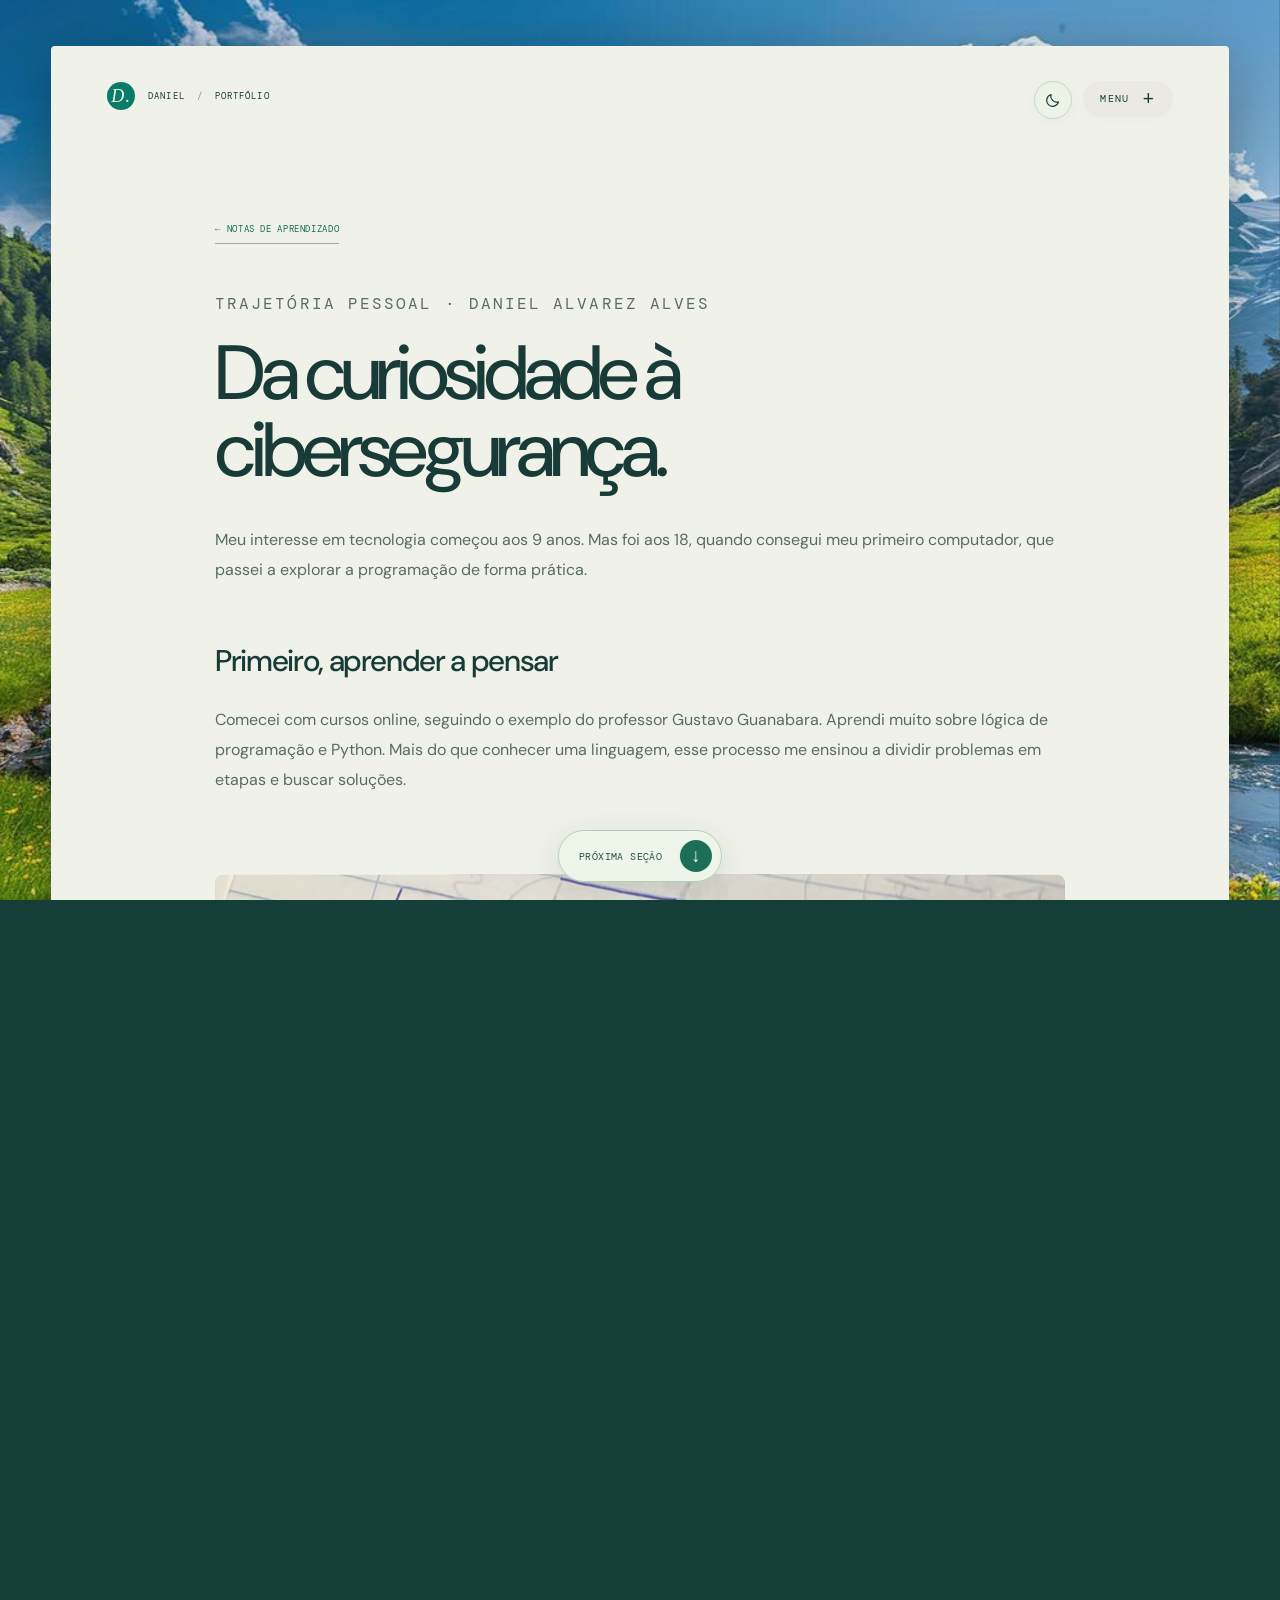
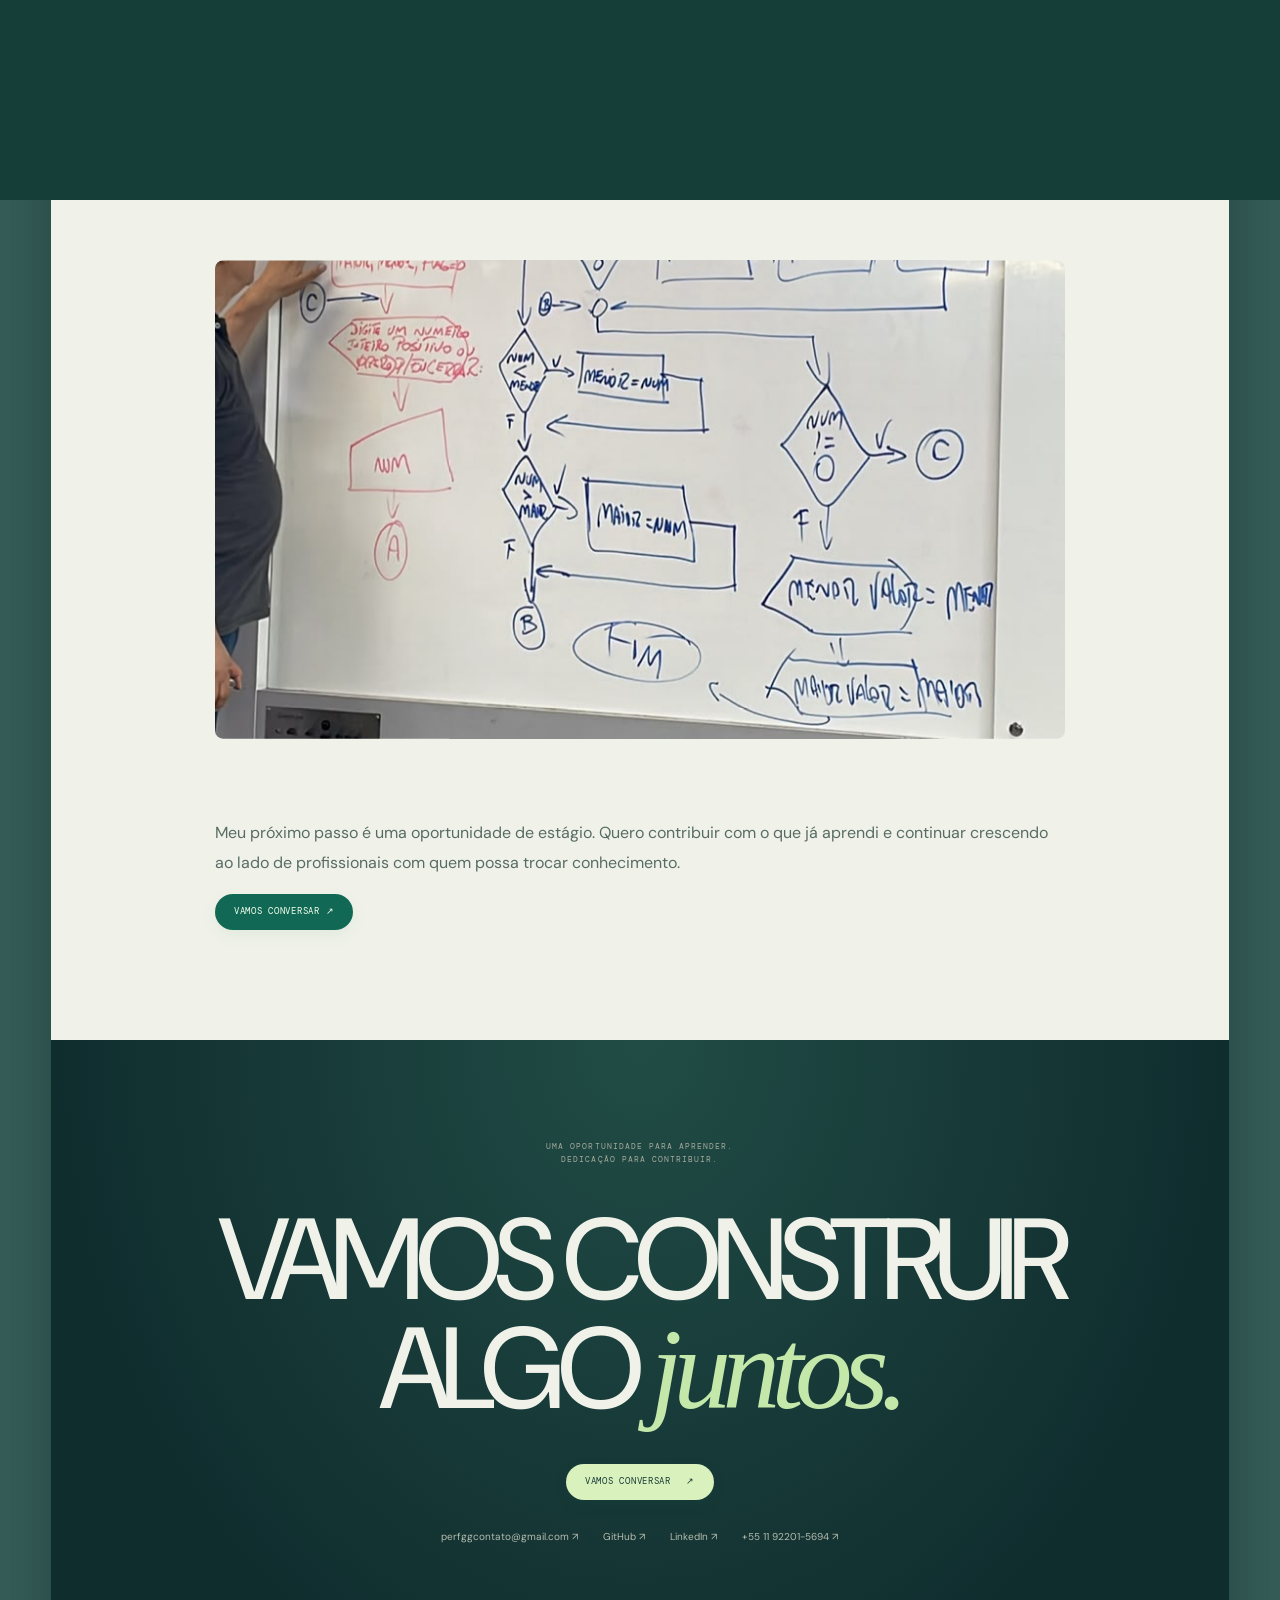
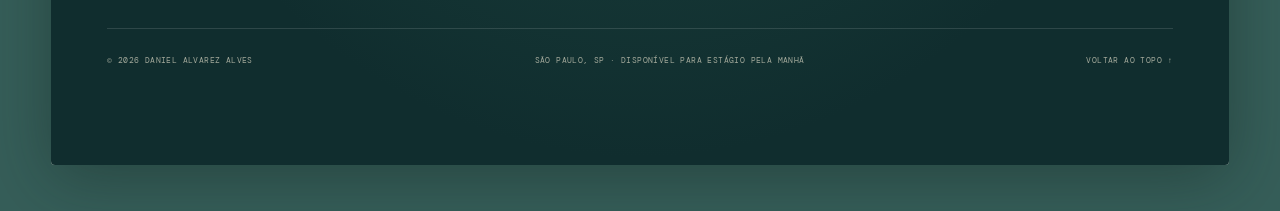
==== commit 9ea6f580: "Add files via upload" ====
--- a/blog-article.html
+++ b/blog-article.html
@@ -6,7 +6,7 @@
 :root{--frame-gap:clamp(24px,4vw,64px);--frame-top:46px}
 body{padding:var(--frame-top) var(--frame-gap);background:#365e59;isolation:isolate}
 body::before{content:'';position:fixed;inset:0;z-index:-1;background:url('[data-uri]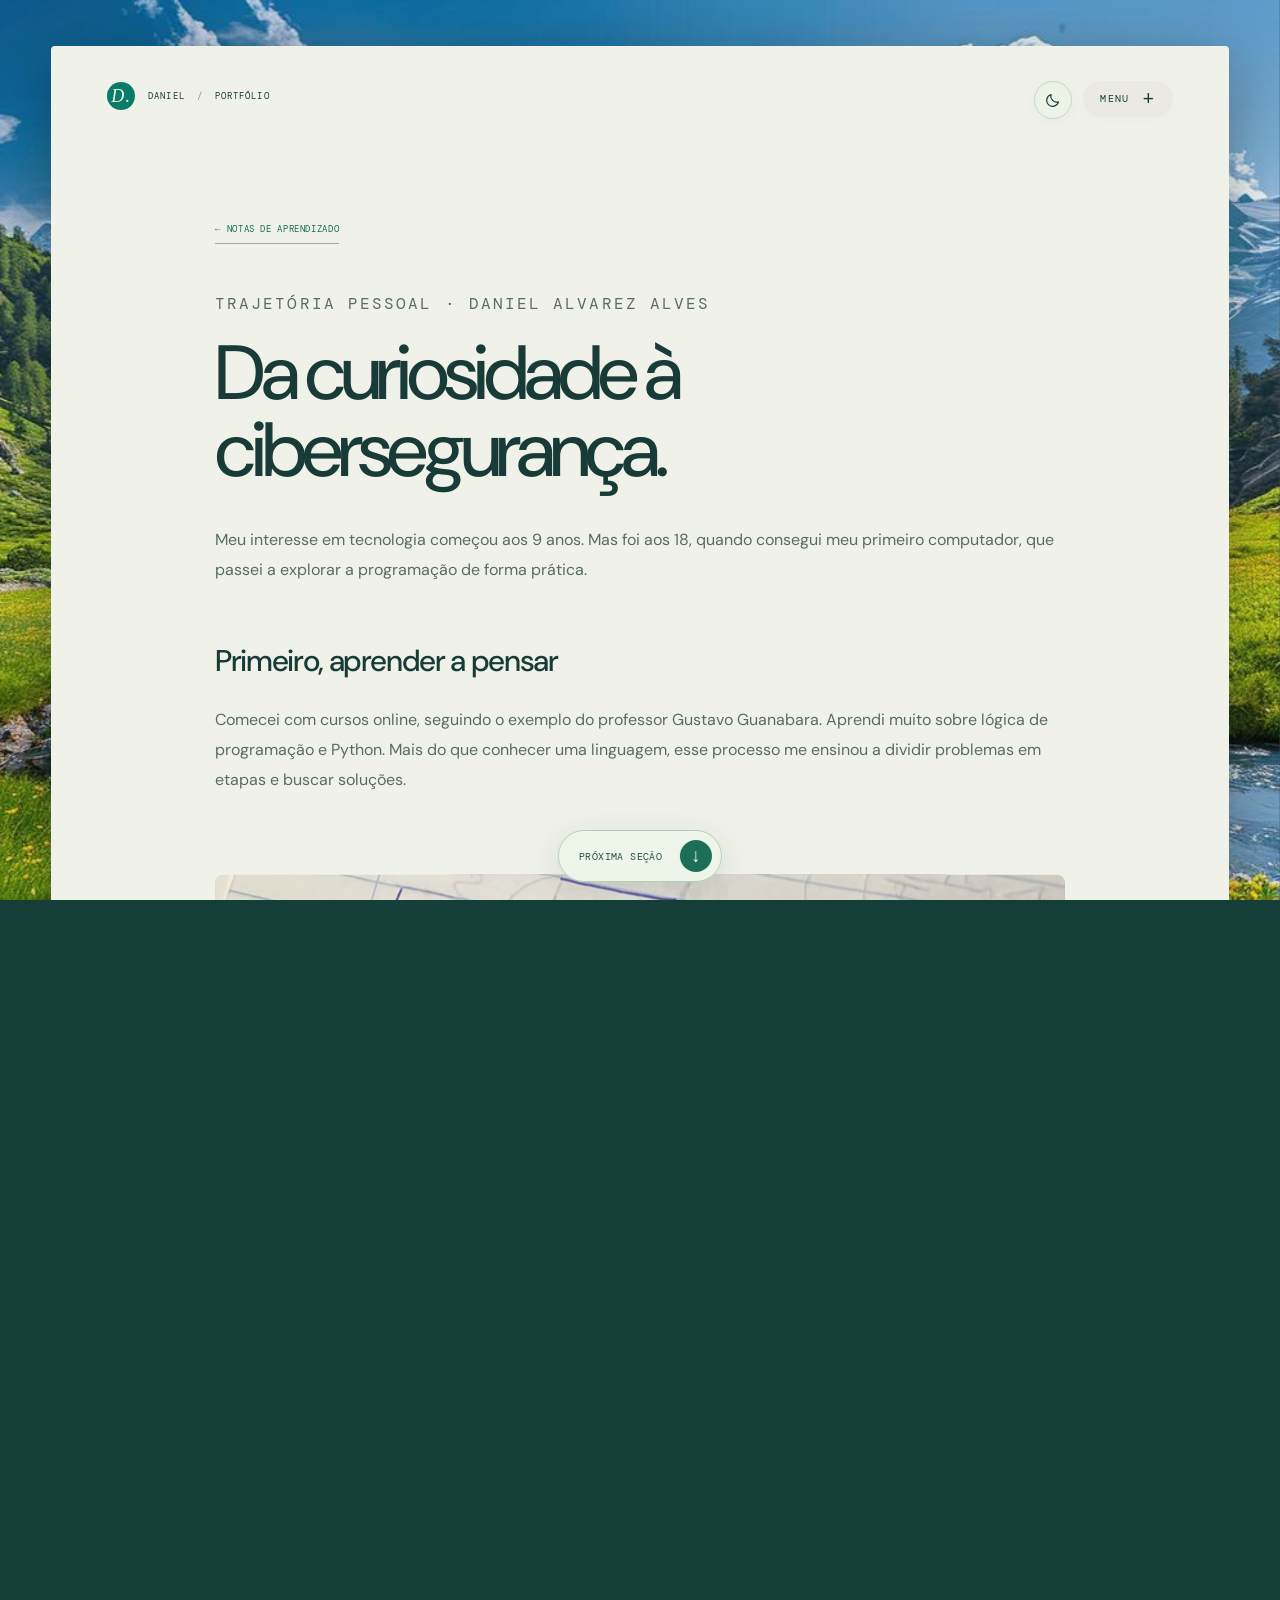
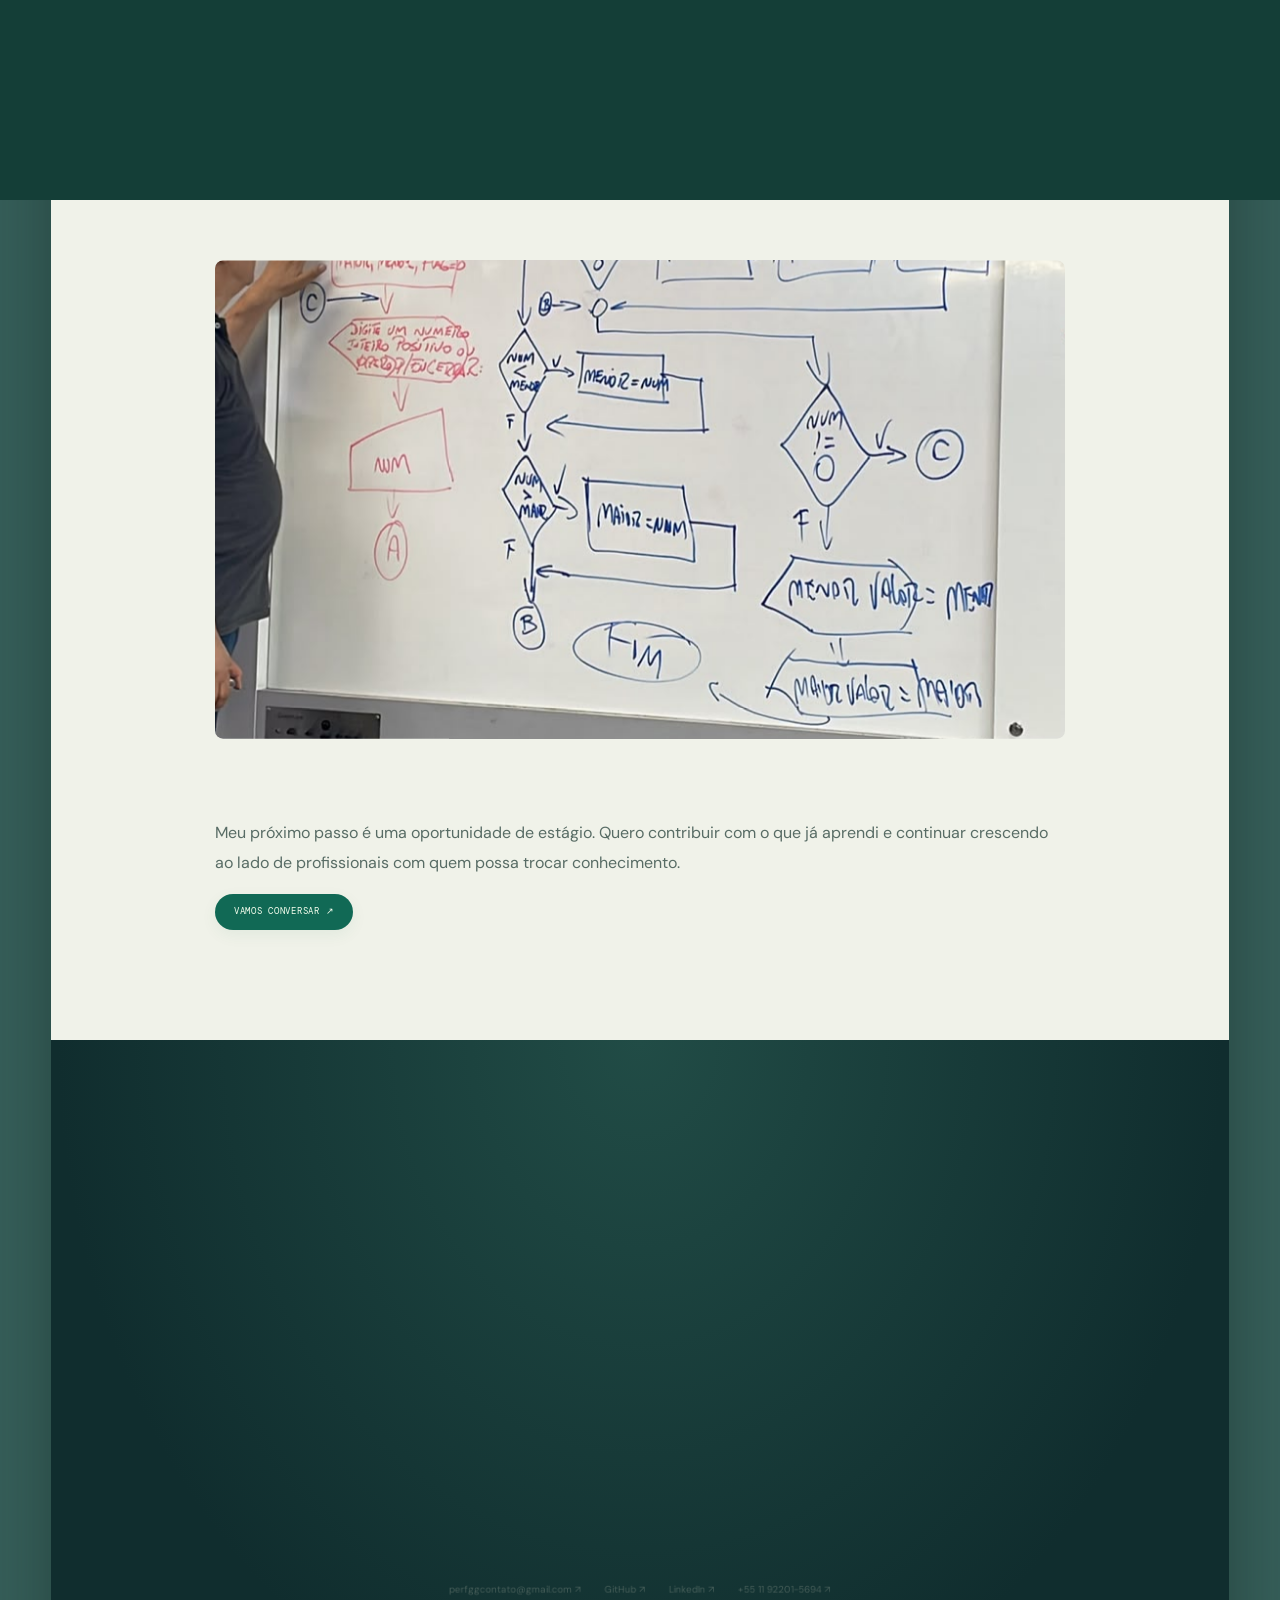
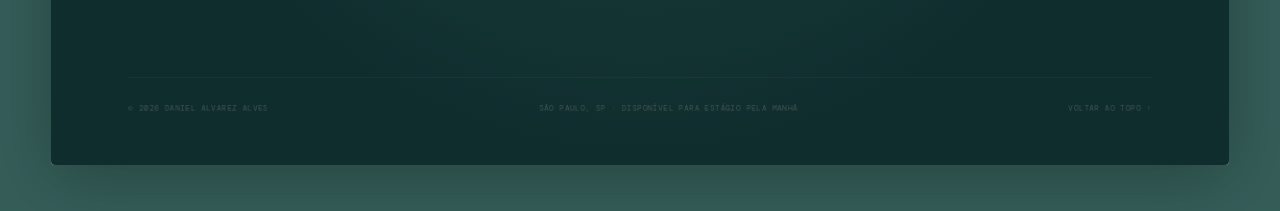
==== commit d69ccdaa: "Add files via upload" ====
(no text change in the page or its own stylesheets)
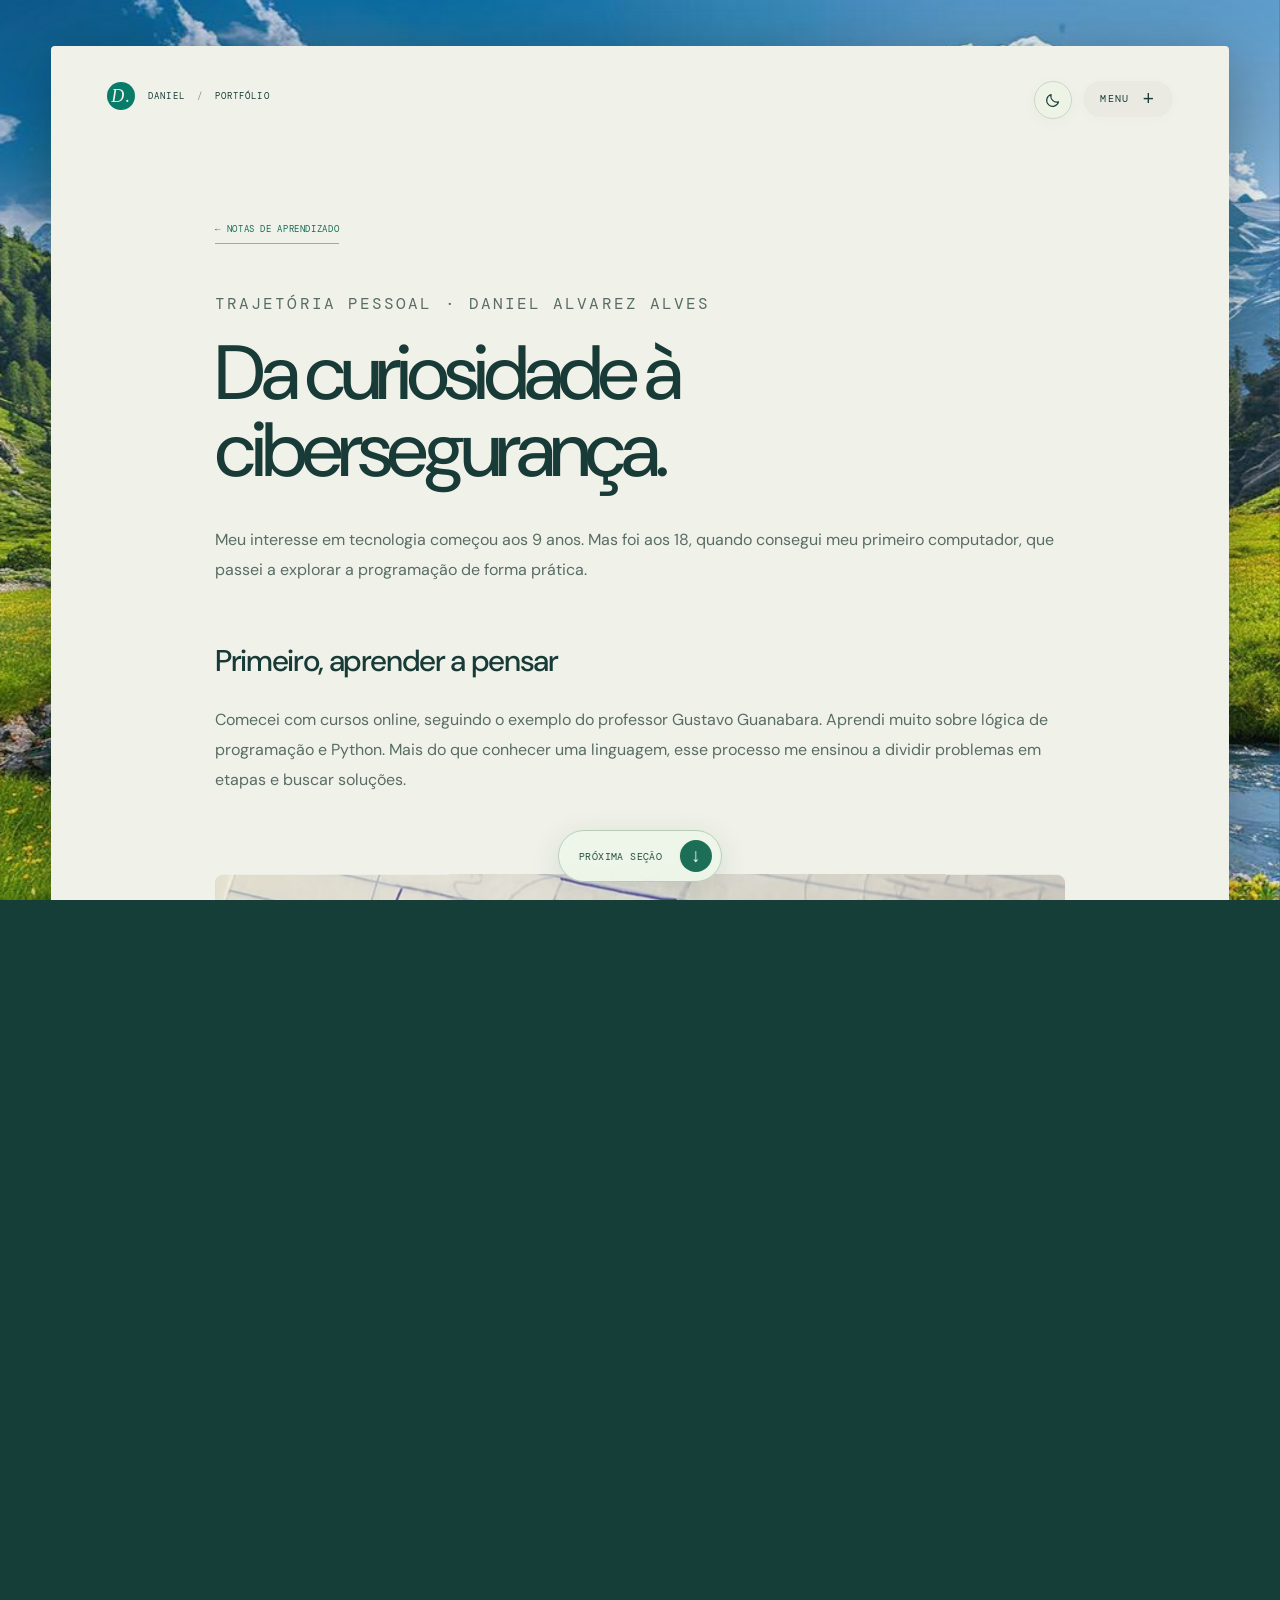
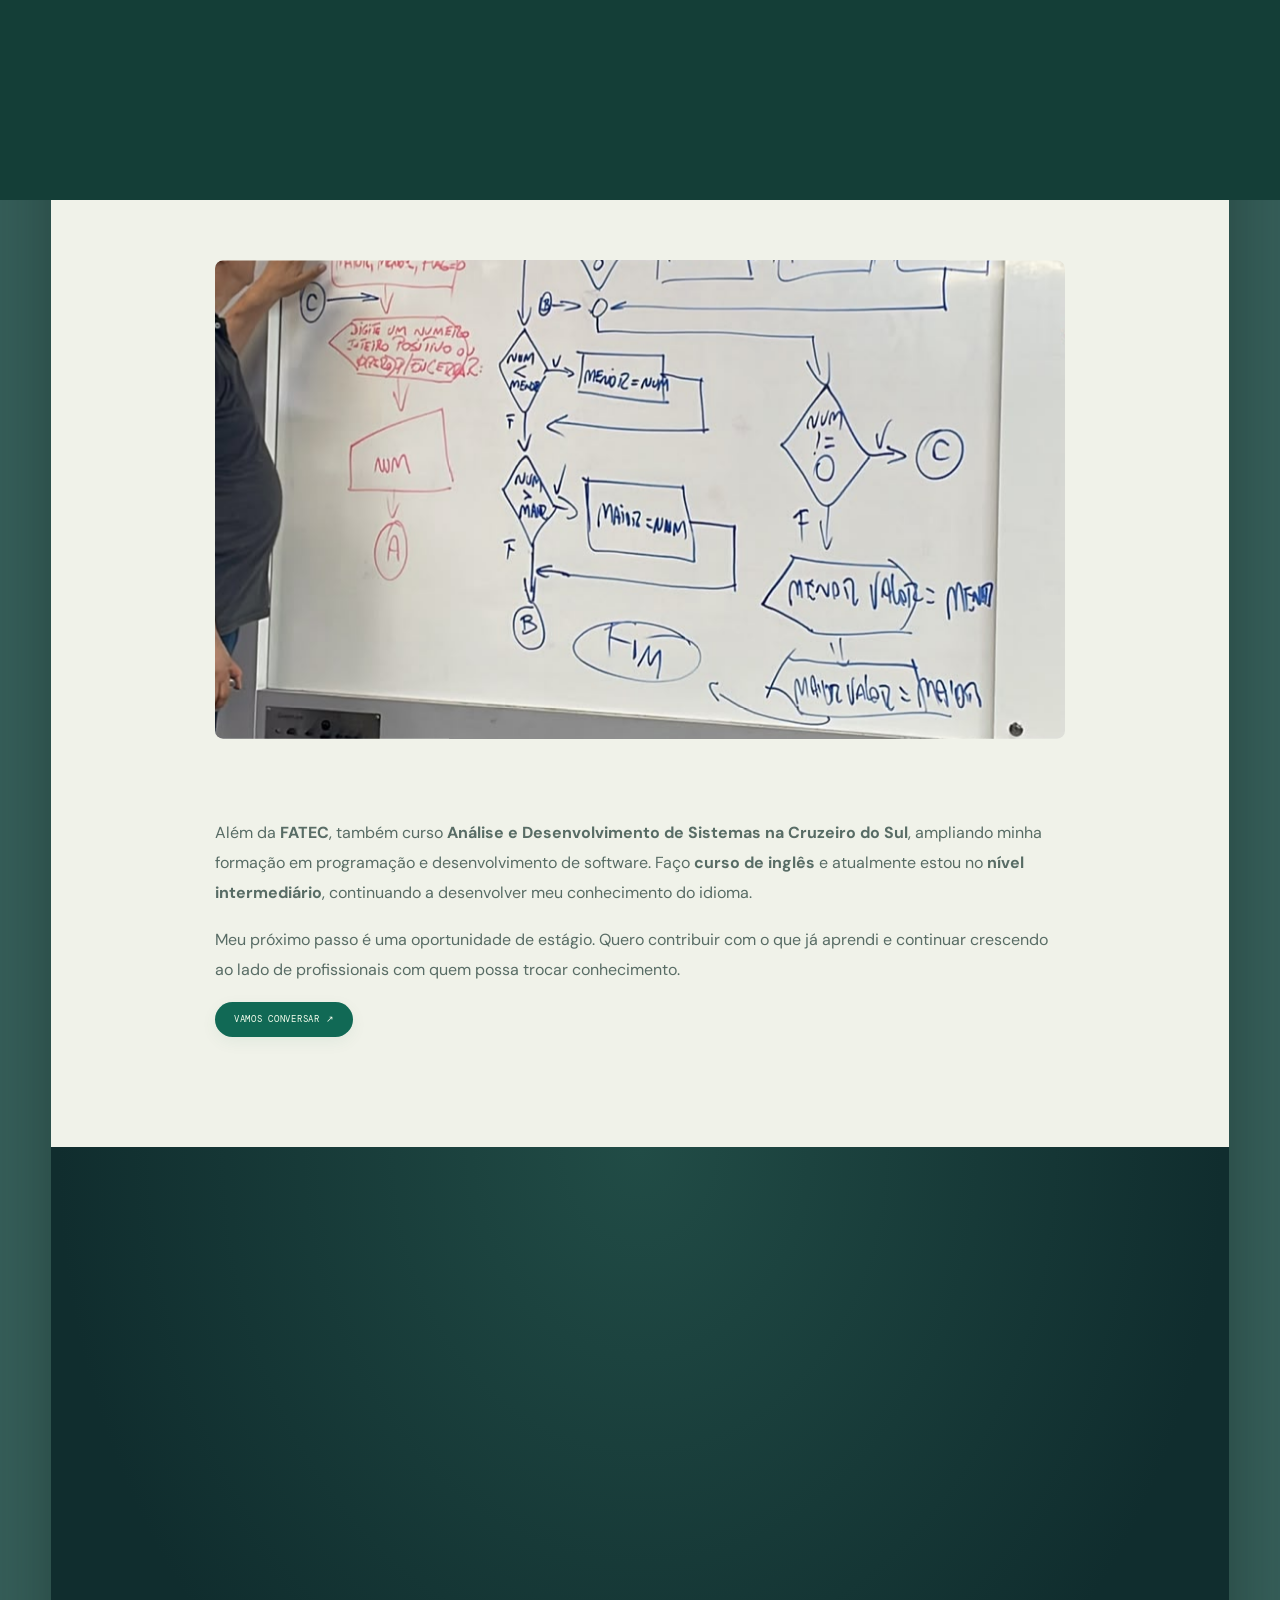
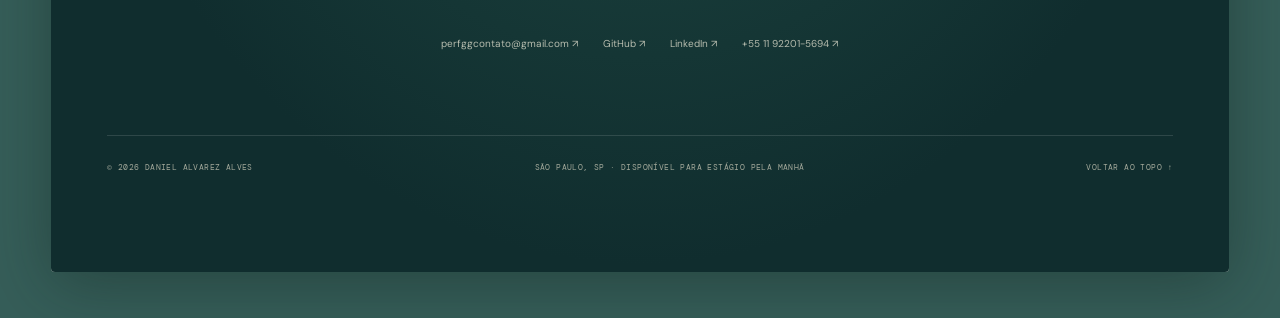
==== commit ce2416be: "Add files via upload" ====
--- a/blog-article.html
+++ b/blog-article.html
@@ -1,5 +1,5 @@
 <!doctype html>
-<html lang="pt-BR"><head><meta charset="utf-8"><meta name="viewport" content="width=device-width, initial-scale=1"><meta name="description" content="A história de Daniel Alvarez: dos primeiros estudos de Python à formação em redes e ao interesse em cibersegurança."><meta name="theme-color" content="#e9eae3"><title>Da curiosidade à cibersegurança — Daniel Alvarez</title><link rel="icon" href="[data-uri]" type="image/svg+xml"><script>try{document.documentElement.dataset.theme=localStorage.getItem('portfolio-theme')==='night'?'night':'day'}catch{document.documentElement.dataset.theme='day'}</script><style>@import url('https://fonts.googleapis.com/css2?family=DM+Sans:wght@300;400;450;500;600;700&family=DM+Mono:wght@400;500&display=swap');
+<html lang="pt-BR"><head><meta charset="utf-8"><meta name="viewport" content="width=device-width, initial-scale=1"><meta name="description" content="A história de Daniel Alvarez: dos primeiros estudos de Python à formação em redes e ao interesse em cibersegurança."><meta name="theme-color" content="#e9eae3"><title>Da curiosidade à cibersegurança — Daniel Alvarez</title><link rel="icon" href="[data-uri]